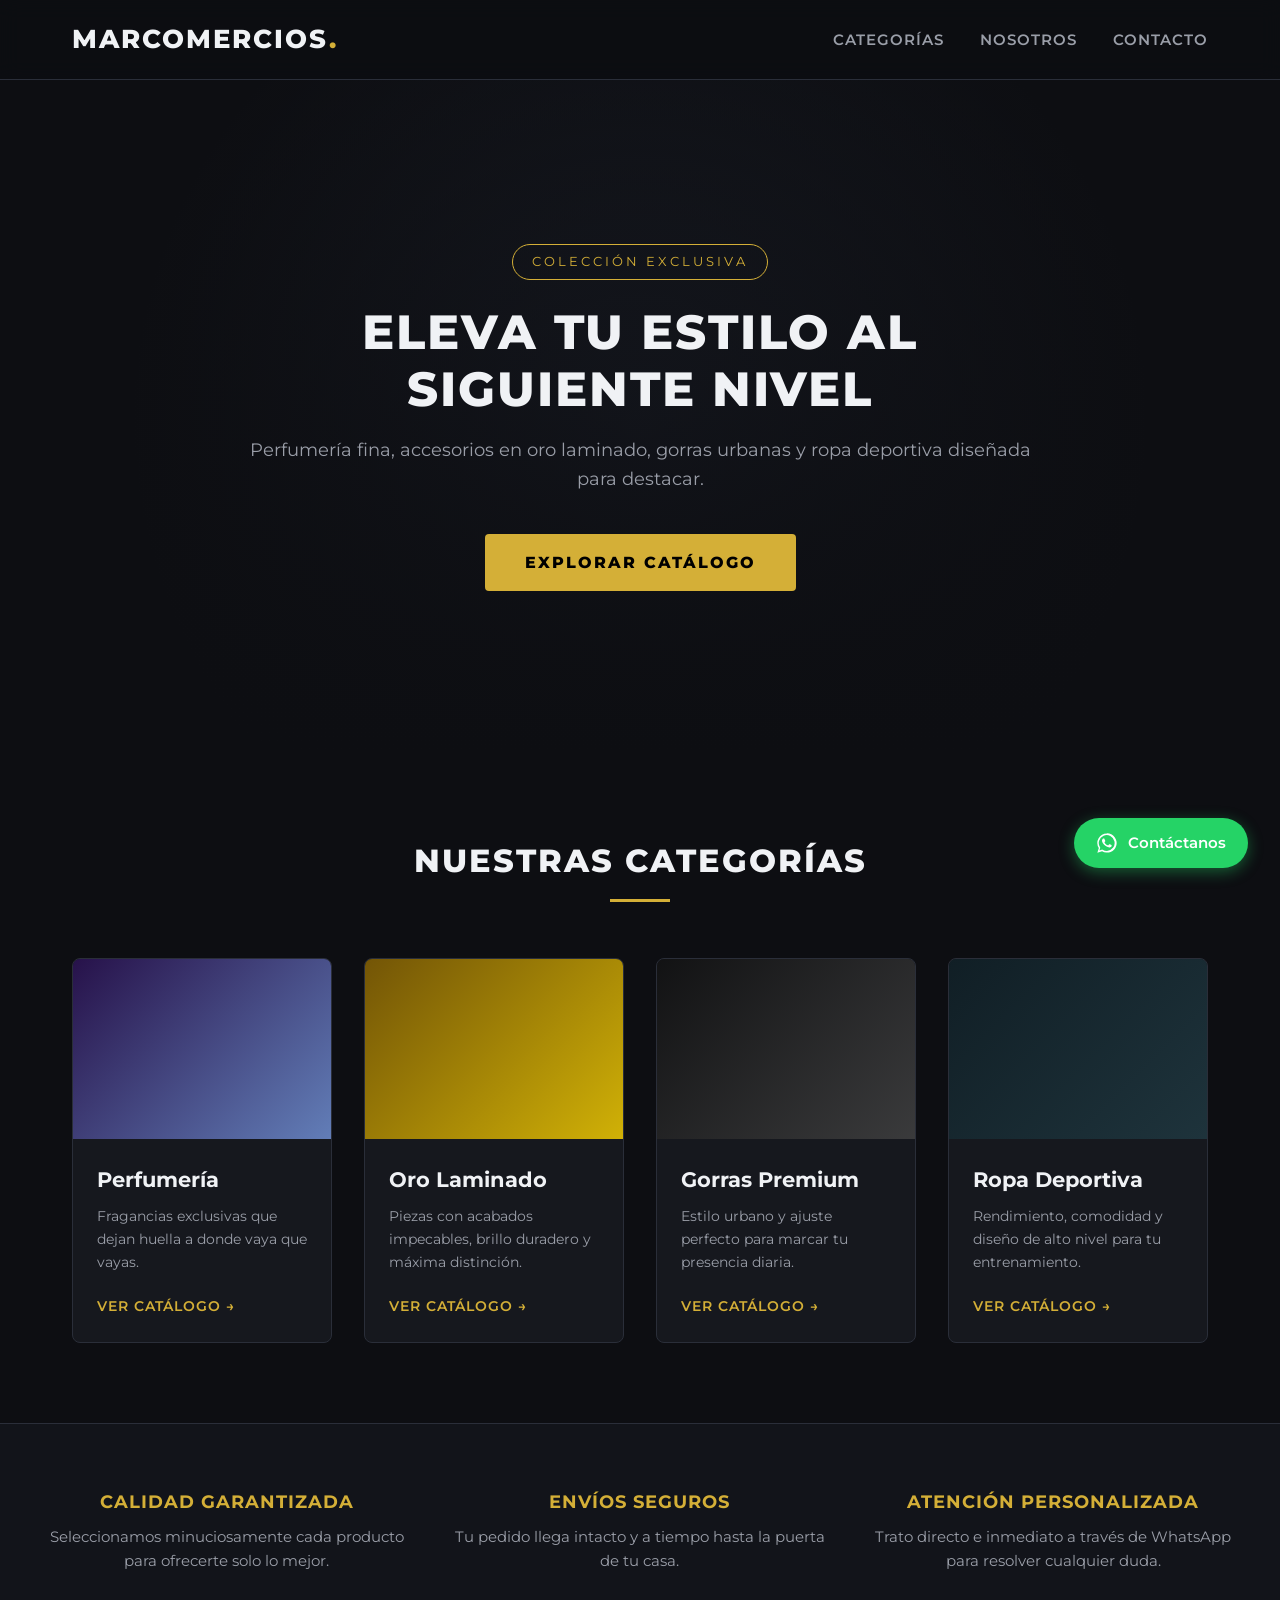
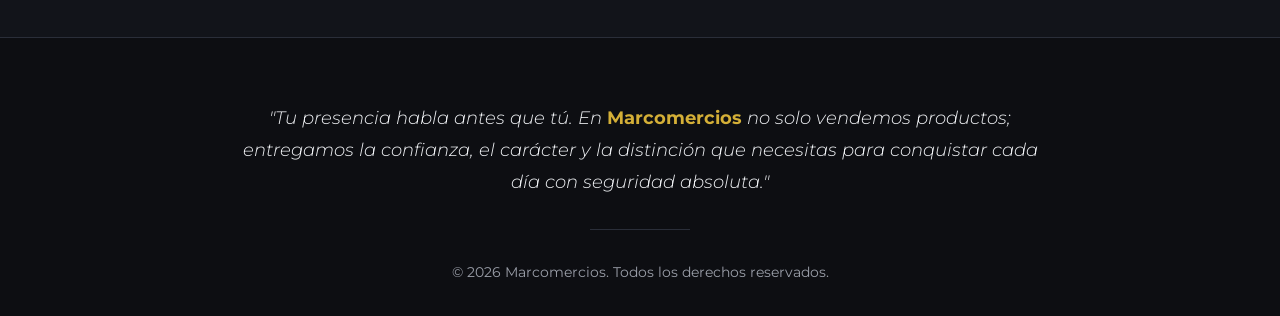
==== index.html @ 79e7baf8 "crea estructura inicial" ====
<!DOCTYPE html>
<html lang="es">
<head>
  <meta charset="UTF-8">
  <meta name="viewport" content="width=device-width, initial-scale=1.0">
  <title>Marcomercios | Estilo, Elegancia y Exclusividad</title>
  <!-- Google Fonts para tipografía elegante y moderna -->
  <link rel="preconnect" href="https://fonts.googleapis.com">
  <link rel="preconnect" href="https://fonts.gstatic.com" crossorigin>
  <link href="https://fonts.googleapis.com/css2?family=Montserrat:wght@300;400;600;800&display=swap" rel="stylesheet">
  <link rel="stylesheet" href="style.css">
</head>
<body>

  <!-- Navegación -->
  <header class="header">
    <div class="nav-container">
      <a href="#" class="logo">MARCOMERCIOS<span>.</span></a>
      <nav class="nav-links">
        <a href="#categorias">Categorías</a>
        <a href="#nosotros">Nosotros</a>
        <a href="#contacto">Contacto</a>
      </nav>
    </div>
  </header>

  <!-- Hero Section / Encabezado principal -->
  <section class="hero">
    <div class="hero-content">
      <span class="badge">Colección Exclusiva</span>
      <h1>ELEVA TU ESTILO AL SIGUIENTE NIVEL</h1>
      <p>Perfumería fina, accesorios en oro laminado, gorras urbanas y ropa deportiva diseñada para destacar.</p>
      <a href="#categorias" class="btn-primary">Explorar Catálogo</a>
    </div>
  </section>

  <!-- Sección de Categorías -->
  <section id="categorias" class="categories-section">
    <h2 class="section-title">NUESTRAS CATEGORÍAS</h2>
    <div class="title-underline"></div>

    <div class="grid-categories">
      <!-- Tarjeta 1 -->
      <div class="card">
        <div class="card-img-placeholder perfume-bg"></div>
        <div class="card-content">
          <h3>Perfumería</h3>
          <p>Fragancias exclusivas que dejan huella a donde vaya que vayas.</p>
          <a href="https://wa.me/523411057485?text=Hola,%20me%20interesan%20los%20perfumes" target="_blank" class="card-link">Ver catálogo &rarr;</a>
        </div>
      </div>

      <!-- Tarjeta 2 -->
      <div class="card">
        <div class="card-img-placeholder oro-bg"></div>
        <div class="card-content">
          <h3>Oro Laminado</h3>
          <p>Piezas con acabados impecables, brillo duradero y máxima distinción.</p>
          <a href="https://wa.me/523411057485?text=Hola,%20me%20interesa%20el%20oro%20laminado" target="_blank" class="card-link">Ver catálogo &rarr;</a>
        </div>
      </div>

      <!-- Tarjeta 3 -->
      <div class="card">
        <div class="card-img-placeholder gorras-bg"></div>
        <div class="card-content">
          <h3>Gorras Premium</h3>
          <p>Estilo urbano y ajuste perfecto para marcar tu presencia diaria.</p>
          <a href="https://wa.me/523411057485?text=Hola,%20me%20interesan%20las%20gorras" target="_blank" class="card-link">Ver catálogo &rarr;</a>
        </div>
      </div>

      <!-- Tarjeta 4 -->
      <div class="card">
        <div class="card-img-placeholder sport-bg"></div>
        <div class="card-content">
          <h3>Ropa Deportiva</h3>
          <p>Rendimiento, comodidad y diseño de alto nivel para tu entrenamiento.</p>
          <a href="https://wa.me/523411057485?text=Hola,%20me%20interesa%20la%20ropa%20deportiva" target="_blank" class="card-link">Ver catálogo &rarr;</a>
        </div>
      </div>
    </div>
  </section>

  <!-- Sección de Confianza -->
  <section id="nosotros" class="trust-section">
    <div class="trust-container">
      <div class="trust-item">
        <h4>Calidad Garantizada</h4>
        <p>Seleccionamos minuciosamente cada producto para ofrecerte solo lo mejor.</p>
      </div>
      <div class="trust-item">
        <h4>Envíos Seguros</h4>
        <p>Tu pedido llega intacto y a tiempo hasta la puerta de tu casa.</p>
      </div>
      <div class="trust-item">
        <h4>Atención Personalizada</h4>
        <p>Trato directo e inmediato a través de WhatsApp para resolver cualquier duda.</p>
      </div>
    </div>
  </section>

  <!-- Pie de página con frase de persuasión -->
  <footer id="contacto" class="footer">
    <div class="footer-container">
      <p class="quote">
        "Tu presencia habla antes que tú. En <strong>Marcomercios</strong> no solo vendemos productos; entregamos la confianza, el carácter y la distinción que necesitas para conquistar cada día con seguridad absoluta."
      </p>
      <div class="footer-divider"></div>
      <p class="copyright">&copy; 2026 Marcomercios. Todos los derechos reservados.</p>
    </div>
  </footer>

  <!-- Botón Flotante de WhatsApp -->
  <a href="https://wa.me/523411057485?text=Hola%20Marcomercios,%20me%20gustar%C3%ADa%20recibir%20m%C3%A1s%20informaci%C3%B3n" class="whatsapp-btn" target="_blank" aria-label="Contacto por WhatsApp">
    <svg viewBox="0 0 32 32" class="whatsapp-icon">
      <path d="M16 2a13.98 13.98 0 0 0-11.9 21.32L2 30l6.87-2.03A13.98 13.98 0 1 0 16 2zm0 25.55c-2.3 0-4.54-.6-6.5-1.74l-.47-.28-4.08 1.2 1.22-3.95-.31-.48A11.53 11.53 0 1 1 16 27.55zm6.32-8.62c-.35-.17-2.06-1.02-2.38-1.13-.32-.12-.55-.17-.79.17-.23.35-.91 1.13-1.12 1.36-.2.23-.42.26-.77.09a9.7 9.7 0 0 1-2.86-1.76 10.7 10.7 0 0 1-1.98-2.46c-.2-.35-.02-.54.15-.71.16-.16.35-.42.53-.63.17-.2.23-.35.35-.58.12-.23.06-.43-.03-.6-.09-.17-.79-1.91-1.09-2.61-.29-.68-.58-.59-.79-.6h-.67c-.23 0-.6.09-.92.43s-1.21 1.18-1.21 2.88 1.24 3.34 1.41 3.57c.17.23 2.44 3.73 5.92 5.23.83.36 1.48.57 1.98.73.83.26 1.59.23 2.19.14.67-.1 2.06-.84 2.35-1.65.29-.81.29-1.51.2-1.65-.08-.15-.31-.23-.66-.4z"/>
    </svg>
    <span>Contáctanos</span>
  </a>

</body>
</html>
---- style.css ----
/* ==========================================
   RESET & VARIABLES GLOBALES
   ========================================== */
* {
  margin: 0;
  padding: 0;
  box-sizing: border-box;
}

:root {
  --bg-main: #0d0e12;
  --bg-card: #16181e;
  --bg-card-hover: #1f222b;
  --text-primary: #f0f2f5;
  --text-muted: #9a9ea8;
  --accent-gold: #d4af37;
  --accent-gold-hover: #f1c40f;
  --accent-border: #2a2e39;
  --whatsapp-green: #25d366;
  --font-family: 'Montserrat', sans-serif;
}

html {
  scroll-behavior: smooth;
}

body {
  font-family: var(--font-family);
  background-color: var(--bg-main);
  color: var(--text-primary);
  line-height: 1.6;
}

/* ==========================================
   ENCABEZADO & NAVEGACIÓN
   ========================================== */
.header {
  position: sticky;
  top: 0;
  background-color: rgba(13, 14, 18, 0.92);
  backdrop-filter: blur(10px);
  border-bottom: 1px solid var(--accent-border);
  z-index: 1000;
}

.nav-container {
  max-width: 1200px;
  margin: 0 auto;
  padding: 1.2rem 2rem;
  display: flex;
  justify-content: space-between;
  align-items: center;
}

.logo {
  font-size: 1.6rem;
  font-weight: 800;
  color: var(--text-primary);
  text-decoration: none;
  letter-spacing: 2px;
}

.logo span {
  color: var(--accent-gold);
}

.nav-links a {
  color: var(--text-muted);
  text-decoration: none;
  margin-left: 2rem;
  font-weight: 600;
  font-size: 0.95rem;
  text-transform: uppercase;
  letter-spacing: 1px;
  transition: color 0.3s ease;
}

.nav-links a:hover {
  color: var(--accent-gold);
}

/* ==========================================
   HERO SECTION
   ========================================== */
.hero {
  min-height: 75vh;
  display: flex;
  justify-content: center;
  align-items: center;
  text-align: center;
  padding: 4rem 2rem;
  background: linear-gradient(180deg, rgba(13, 14, 18, 0.5) 0%, var(--bg-main) 100%),
              radial-gradient(circle at center, #1f2430 0%, #0d0e12 70%);
}

.hero-content {
  max-width: 800px;
}

.badge {
  display: inline-block;
  padding: 0.4rem 1.2rem;
  border: 1px solid var(--accent-gold);
  color: var(--accent-gold);
  font-size: 0.8rem;
  text-transform: uppercase;
  letter-spacing: 3px;
  border-radius: 50px;
  margin-bottom: 1.5rem;
}

.hero h1 {
  font-size: 3rem;
  font-weight: 800;
  letter-spacing: 2px;
  margin-bottom: 1rem;
  line-height: 1.2;
}

.hero p {
  font-size: 1.15rem;
  color: var(--text-muted);
  margin-bottom: 2.5rem;
}

.btn-primary {
  display: inline-block;
  padding: 1rem 2.5rem;
  background-color: var(--accent-gold);
  color: #000;
  font-weight: 800;
  text-decoration: none;
  text-transform: uppercase;
  letter-spacing: 2px;
  border-radius: 4px;
  transition: all 0.3s ease;
}

.btn-primary:hover {
  background-color: var(--accent-gold-hover);
  transform: translateY(-3px);
  box-shadow: 0 10px 20px rgba(212, 175, 55, 0.2);
}

/* ==========================================
   CATEGORÍAS
   ========================================== */
.categories-section {
  max-width: 1200px;
  margin: 0 auto;
  padding: 5rem 2rem;
}

.section-title {
  text-align: center;
  font-size: 2rem;
  font-weight: 800;
  letter-spacing: 2px;
}

.title-underline {
  width: 60px;
  height: 3px;
  background-color: var(--accent-gold);
  margin: 0.8rem auto 3.5rem auto;
}

.grid-categories {
  display: grid;
  grid-template-columns: repeat(auto-fit, minmax(260px, 1fr));
  gap: 2rem;
}

.card {
  background-color: var(--bg-card);
  border: 1px solid var(--accent-border);
  border-radius: 8px;
  overflow: hidden;
  transition: transform 0.3s ease, border-color 0.3s ease;
}

.card:hover {
  transform: translateY(-8px);
  border-color: var(--accent-gold);
  background-color: var(--bg-card-hover);
}

.card-img-placeholder {
  height: 180px;
  background-size: cover;
  background-position: center;
  opacity: 0.8;
  transition: opacity 0.3s ease;
}

.card:hover .card-img-placeholder {
  opacity: 1;
}

/* Fondos ilustrativos con gradientes elegantes */
.perfume-bg {
  background: linear-gradient(135deg, #2b1055, #7597de);
}
.oro-bg {
  background: linear-gradient(135deg, #8a6400, #ffd700);
}
.gorras-bg {
  background: linear-gradient(135deg, #111111, #434343);
}
.sport-bg {
  background: linear-gradient(135deg, #0f2027, #203a43);
}

.card-content {
  padding: 1.5rem;
}

.card-content h3 {
  font-size: 1.3rem;
  margin-bottom: 0.5rem;
  color: var(--text-primary);
}

.card-content p {
  color: var(--text-muted);
  font-size: 0.9rem;
  margin-bottom: 1.2rem;
}

.card-link {
  color: var(--accent-gold);
  text-decoration: none;
  font-weight: 600;
  font-size: 0.9rem;
  text-transform: uppercase;
  letter-spacing: 1px;
}

.card-link:hover {
  text-decoration: underline;
}

/* ==========================================
   SECCIÓN DE CONFIANZA
   ========================================== */
.trust-section {
  background-color: #12141a;
  border-top: 1px solid var(--accent-border);
  border-bottom: 1px solid var(--accent-border);
  padding: 4rem 2rem;
}

.trust-container {
  max-width: 1200px;
  margin: 0 auto;
  display: grid;
  grid-template-columns: repeat(auto-fit, minmax(280px, 1fr));
  gap: 2.5rem;
  text-align: center;
}

.trust-item h4 {
  font-size: 1.1rem;
  color: var(--accent-gold);
  margin-bottom: 0.5rem;
  text-transform: uppercase;
  letter-spacing: 1px;
}

.trust-item p {
  color: var(--text-muted);
  font-size: 0.95rem;
}

/* ==========================================
   PIE DE PÁGINA
   ========================================== */
.footer {
  padding: 4rem 2rem 2rem 2rem;
  background-color: var(--bg-main);
  text-align: center;
}

.footer-container {
  max-width: 800px;
  margin: 0 auto;
}

.quote {
  font-size: 1.1rem;
  font-style: italic;
  color: var(--text-primary);
  line-height: 1.8;
  margin-bottom: 2rem;
  font-weight: 300;
}

.quote strong {
  color: var(--accent-gold);
  font-style: normal;
}

.footer-divider {
  width: 100px;
  height: 1px;
  background-color: var(--accent-border);
  margin: 2rem auto;
}

.copyright {
  color: var(--text-muted);
  font-size: 0.85rem;
}

/* ==========================================
   BOTÓN FLOTANTE DE WHATSAPP
   ========================================== */
.whatsapp-btn {
  position: fixed;
  bottom: 2rem;
  right: 2rem;
  background-color: var(--whatsapp-green);
  color: #fff;
  padding: 0.8rem 1.4rem;
  border-radius: 50px;
  display: flex;
  align-items: center;
  gap: 0.6rem;
  text-decoration: none;
  font-weight: 600;
  font-size: 0.95rem;
  box-shadow: 0 4px 15px rgba(37, 211, 102, 0.4);
  z-index: 9999;
  transition: all 0.3s ease;
}

.whatsapp-btn:hover {
  transform: scale(1.05) translateY(-3px);
  box-shadow: 0 6px 20px rgba(37, 211, 102, 0.6);
}

.whatsapp-icon {
  width: 22px;
  height: 22px;
  fill: currentColor;
}

/* ==========================================
   DISEÑO RESPONSIVO
   ========================================== */
@media (max-width: 768px) {
  .nav-container {
    flex-direction: column;
    gap: 1rem;
  }

  .nav-links a {
    margin: 0 0.8rem;
  }

  .hero h1 {
    font-size: 2.1rem;
  }

  .hero p {
    font-size: 1rem;
  }

  .whatsapp-btn span {
    display: none; /* En pantallas pequeñas solo muestra el icono para no obstruir */
  }

  .whatsapp-btn {
    padding: 0.9rem;
    border-radius: 50%;
  }
}
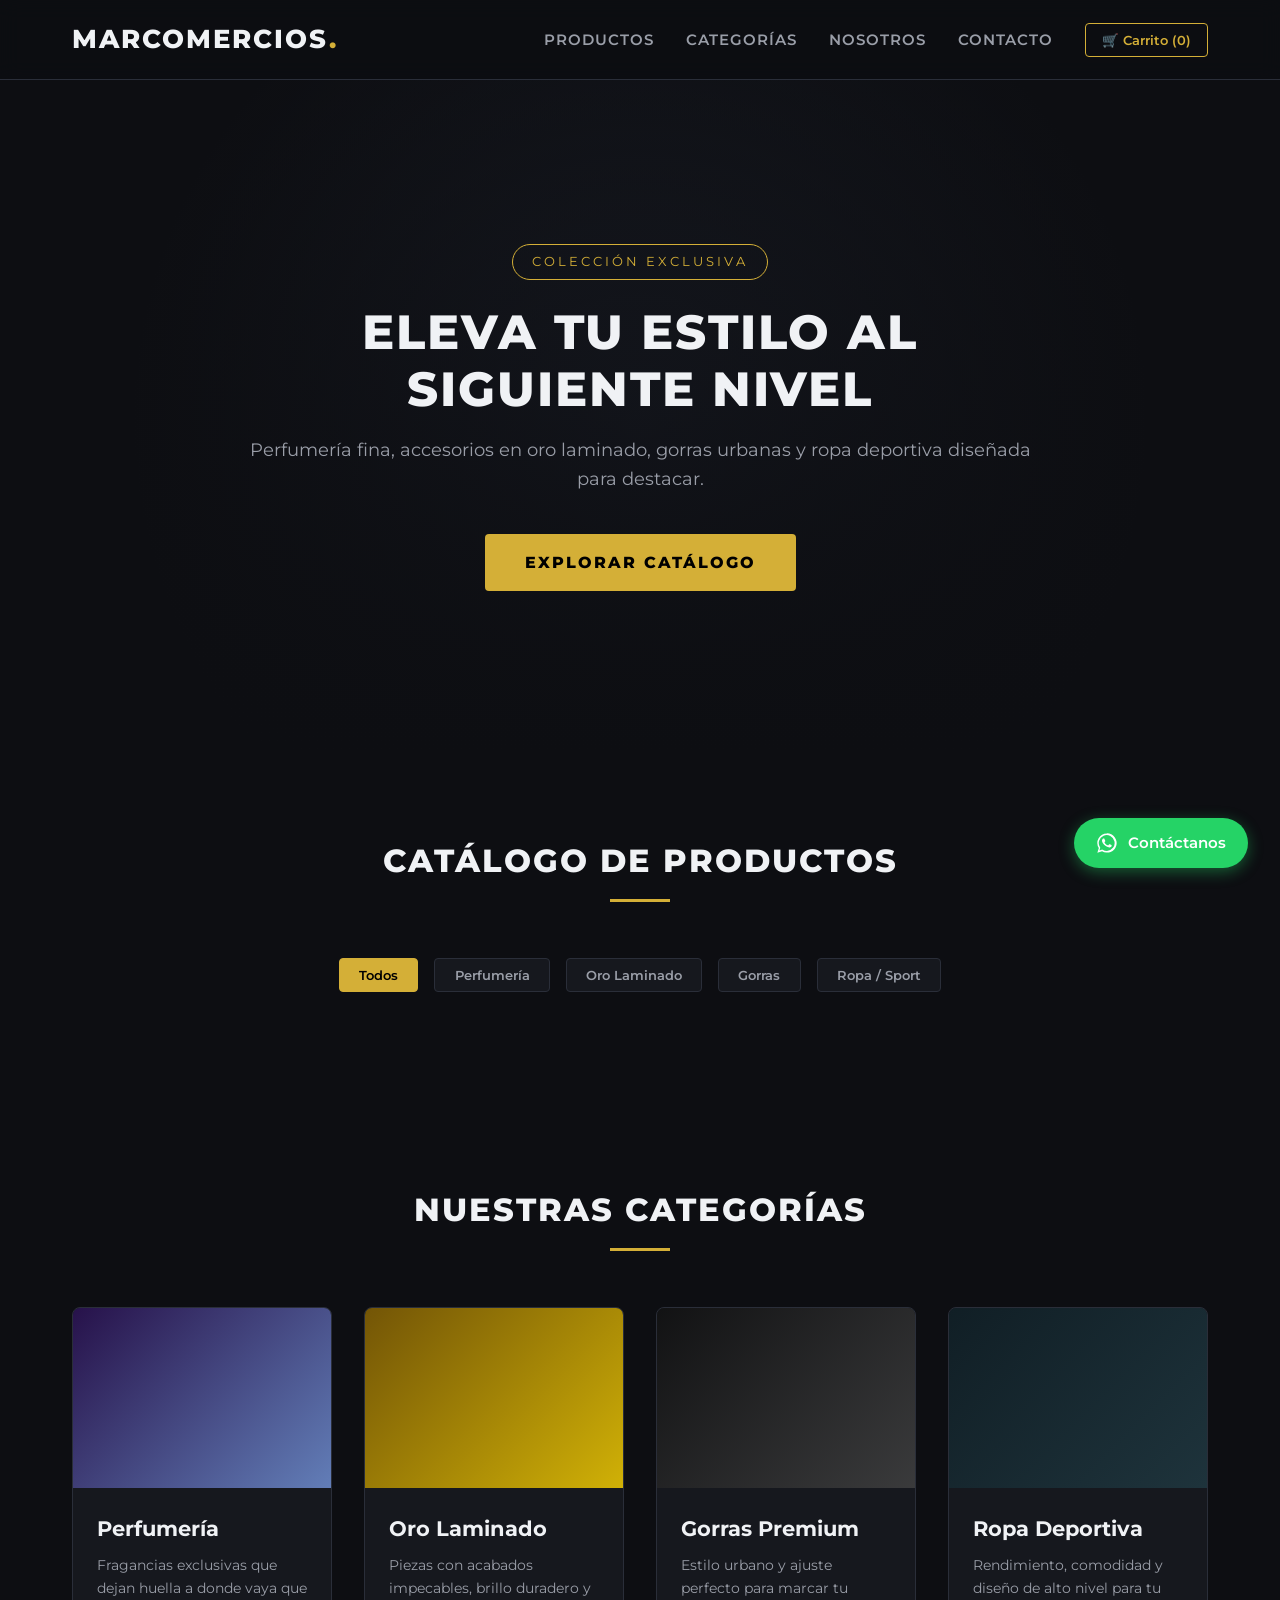
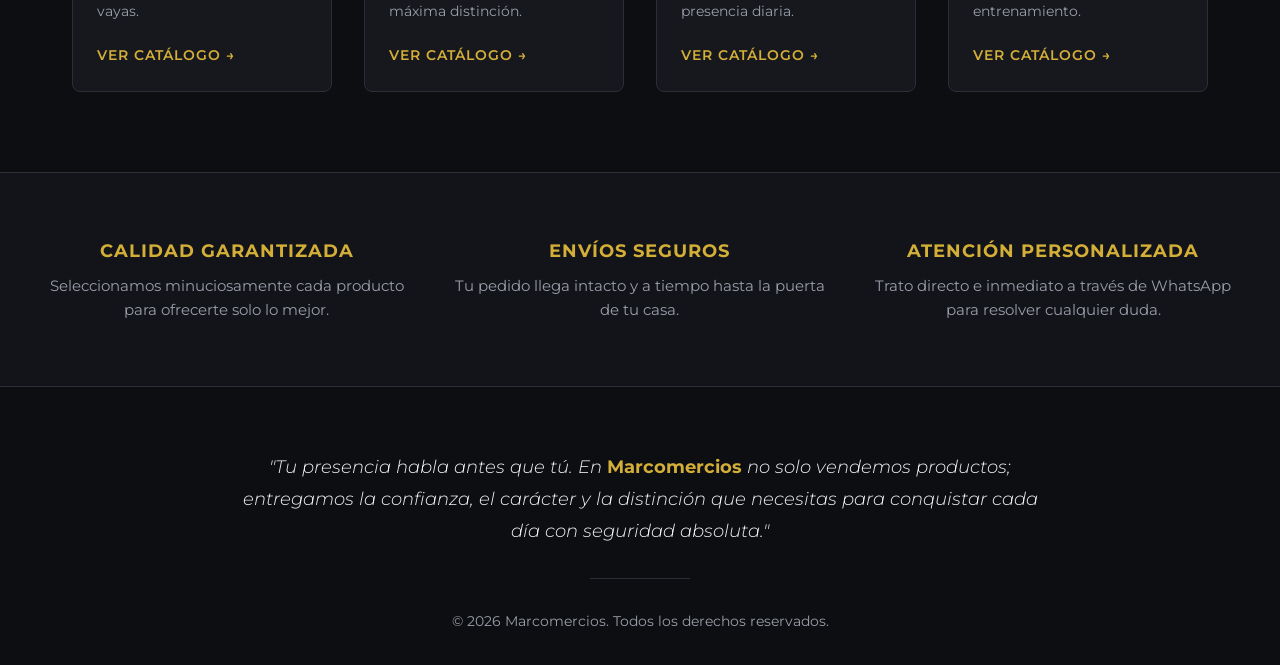
==== commit b5cd6348: "Actualiza la página web" ====
--- a/index.html
+++ b/index.html
@@ -8,7 +8,7 @@
   <link rel="preconnect" href="https://fonts.googleapis.com">
   <link rel="preconnect" href="https://fonts.gstatic.com" crossorigin>
   <link href="https://fonts.googleapis.com/css2?family=Montserrat:wght@300;400;600;800&display=swap" rel="stylesheet">
-  <link rel="stylesheet" href="style.css">
+  <link rel="stylesheet" href="css/style.css">
 </head>
 <body>
 
@@ -17,9 +17,14 @@
     <div class="nav-container">
       <a href="#" class="logo">MARCOMERCIOS<span>.</span></a>
       <nav class="nav-links">
+        <a href="#productos">Productos</a>
         <a href="#categorias">Categorías</a>
         <a href="#nosotros">Nosotros</a>
         <a href="#contacto">Contacto</a>
+        <!-- Botón del Carrito en el Menú -->
+        <button id="cart-toggle-btn" class="cart-trigger-btn">
+          🛒 Carrito (<span id="cart-counter">0</span>)
+        </button>
       </nav>
     </div>
   </header>
@@ -30,11 +35,31 @@
       <span class="badge">Colección Exclusiva</span>
       <h1>ELEVA TU ESTILO AL SIGUIENTE NIVEL</h1>
       <p>Perfumería fina, accesorios en oro laminado, gorras urbanas y ropa deportiva diseñada para destacar.</p>
-      <a href="#categorias" class="btn-primary">Explorar Catálogo</a>
+      <a href="#productos" class="btn-primary">Explorar Catálogo</a>
     </div>
   </section>
 
-  <!-- Sección de Categorías -->
+  <!-- Sección de Productos Dinámicos (Catálogo Interactivo) -->
+  <section id="productos" class="categories-section">
+    <h2 class="section-title">CATÁLOGO DE PRODUCTOS</h2>
+    <div class="title-underline"></div>
+    
+    <!-- Filtros por Categoría -->
+    <div class="category-filters">
+      <button class="filter-btn active" data-category="all">Todos</button>
+      <button class="filter-btn" data-category="Perfumería">Perfumería</button>
+      <button class="filter-btn" data-category="Oro">Oro Laminado</button>
+      <button class="filter-btn" data-category="Gorras">Gorras</button>
+      <button class="filter-btn" data-category="Ropa/Sport">Ropa / Sport</button>
+    </div>
+
+    <!-- Grid donde se renderizan los productos de LocalStorage -->
+    <div id="products-grid" class="grid-categories">
+      <!-- Se carga dinámicamente desde js/cart.js -->
+    </div>
+  </section>
+
+  <!-- Sección de Categorías Original -->
   <section id="categorias" class="categories-section">
     <h2 class="section-title">NUESTRAS CATEGORÍAS</h2>
     <div class="title-underline"></div>
@@ -111,6 +136,28 @@
     </div>
   </footer>
 
+  <!-- Drawer / Modal del Carrito de Compras -->
+  <div id="cart-modal" class="cart-modal">
+    <div class="cart-modal-content">
+      <div class="cart-modal-header">
+        <h3>Tu Carrito de Compras</h3>
+        <button id="close-cart-btn" class="close-cart">&times;</button>
+      </div>
+      <div id="cart-items-container" class="cart-items-body">
+        <!-- Elementos del carrito cargados por JS -->
+      </div>
+      <div class="cart-modal-footer">
+        <div class="cart-total-box">
+          <span>Total:</span>
+          <span id="cart-total-price">$0.00 MXN</span>
+        </div>
+        <button id="checkout-whatsapp-btn" class="btn-whatsapp-checkout">
+          Pedir por WhatsApp 💬
+        </button>
+      </div>
+    </div>
+  </div>
+
   <!-- Botón Flotante de WhatsApp -->
   <a href="https://wa.me/523411057485?text=Hola%20Marcomercios,%20me%20gustar%C3%ADa%20recibir%20m%C3%A1s%20informaci%C3%B3n" class="whatsapp-btn" target="_blank" aria-label="Contacto por WhatsApp">
     <svg viewBox="0 0 32 32" class="whatsapp-icon">
@@ -119,5 +166,7 @@
     <span>Contáctanos</span>
   </a>
 
+  <!-- Script del Carrito -->
+  <script src="js/cart.js"></script>
 </body>
 </html>
--- a/css/style.css
+++ b/css/style.css
@@ -0,0 +1,677 @@
+/* ==========================================
+   RESET & VARIABLES GLOBALES
+   ========================================== */
+* {
+  margin: 0;
+  padding: 0;
+  box-sizing: border-box;
+}
+
+:root {
+  --bg-main: #0d0e12;
+  --bg-card: #16181e;
+  --bg-card-hover: #1f222b;
+  --text-primary: #f0f2f5;
+  --text-muted: #9a9ea8;
+  --accent-gold: #d4af37;
+  --accent-gold-hover: #f1c40f;
+  --accent-border: #2a2e39;
+  --whatsapp-green: #25d366;
+  --font-family: 'Montserrat', sans-serif;
+}
+
+html {
+  scroll-behavior: smooth;
+}
+
+body {
+  font-family: var(--font-family);
+  background-color: var(--bg-main);
+  color: var(--text-primary);
+  line-height: 1.6;
+}
+
+/* ==========================================
+   ENCABEZADO & NAVEGACIÓN
+   ========================================== */
+.header {
+  position: sticky;
+  top: 0;
+  background-color: rgba(13, 14, 18, 0.92);
+  backdrop-filter: blur(10px);
+  border-bottom: 1px solid var(--accent-border);
+  z-index: 1000;
+}
+
+.nav-container {
+  max-width: 1200px;
+  margin: 0 auto;
+  padding: 1.2rem 2rem;
+  display: flex;
+  justify-content: space-between;
+  align-items: center;
+}
+
+.logo {
+  font-size: 1.6rem;
+  font-weight: 800;
+  color: var(--text-primary);
+  text-decoration: none;
+  letter-spacing: 2px;
+}
+
+.logo span {
+  color: var(--accent-gold);
+}
+
+.nav-links {
+  display: flex;
+  align-items: center;
+}
+
+.nav-links a {
+  color: var(--text-muted);
+  text-decoration: none;
+  margin-left: 2rem;
+  font-weight: 600;
+  font-size: 0.95rem;
+  text-transform: uppercase;
+  letter-spacing: 1px;
+  transition: color 0.3s ease;
+}
+
+.nav-links a:hover {
+  color: var(--accent-gold);
+}
+
+/* ==========================================
+   HERO SECTION
+   ========================================== */
+.hero {
+  min-height: 75vh;
+  display: flex;
+  justify-content: center;
+  align-items: center;
+  text-align: center;
+  padding: 4rem 2rem;
+  background: linear-gradient(180deg, rgba(13, 14, 18, 0.5) 0%, var(--bg-main) 100%),
+              radial-gradient(circle at center, #1f2430 0%, #0d0e12 70%);
+}
+
+.hero-content {
+  max-width: 800px;
+}
+
+.badge {
+  display: inline-block;
+  padding: 0.4rem 1.2rem;
+  border: 1px solid var(--accent-gold);
+  color: var(--accent-gold);
+  font-size: 0.8rem;
+  text-transform: uppercase;
+  letter-spacing: 3px;
+  border-radius: 50px;
+  margin-bottom: 1.5rem;
+}
+
+.hero h1 {
+  font-size: 3rem;
+  font-weight: 800;
+  letter-spacing: 2px;
+  margin-bottom: 1rem;
+  line-height: 1.2;
+}
+
+.hero p {
+  font-size: 1.15rem;
+  color: var(--text-muted);
+  margin-bottom: 2.5rem;
+}
+
+.btn-primary {
+  display: inline-block;
+  padding: 1rem 2.5rem;
+  background-color: var(--accent-gold);
+  color: #000;
+  font-weight: 800;
+  text-decoration: none;
+  text-transform: uppercase;
+  letter-spacing: 2px;
+  border-radius: 4px;
+  border: none;
+  cursor: pointer;
+  transition: all 0.3s ease;
+}
+
+.btn-primary:hover {
+  background-color: var(--accent-gold-hover);
+  transform: translateY(-3px);
+  box-shadow: 0 10px 20px rgba(212, 175, 55, 0.2);
+}
+
+/* ==========================================
+   CATEGORÍAS Y PRODUCTOS
+   ========================================== */
+.categories-section {
+  max-width: 1200px;
+  margin: 0 auto;
+  padding: 5rem 2rem;
+}
+
+.section-title {
+  text-align: center;
+  font-size: 2rem;
+  font-weight: 800;
+  letter-spacing: 2px;
+}
+
+.title-underline {
+  width: 60px;
+  height: 3px;
+  background-color: var(--accent-gold);
+  margin: 0.8rem auto 3.5rem auto;
+}
+
+.grid-categories {
+  display: grid;
+  grid-template-columns: repeat(auto-fit, minmax(260px, 1fr));
+  gap: 2rem;
+}
+
+.card {
+  background-color: var(--bg-card);
+  border: 1px solid var(--accent-border);
+  border-radius: 8px;
+  overflow: hidden;
+  transition: transform 0.3s ease, border-color 0.3s ease;
+}
+
+.card:hover {
+  transform: translateY(-8px);
+  border-color: var(--accent-gold);
+  background-color: var(--bg-card-hover);
+}
+
+.card-img-placeholder {
+  height: 180px;
+  background-size: cover;
+  background-position: center;
+  opacity: 0.8;
+  transition: opacity 0.3s ease;
+}
+
+.card:hover .card-img-placeholder {
+  opacity: 1;
+}
+
+.perfume-bg { background: linear-gradient(135deg, #2b1055, #7597de); }
+.oro-bg { background: linear-gradient(135deg, #8a6400, #ffd700); }
+.gorras-bg { background: linear-gradient(135deg, #111111, #434343); }
+.sport-bg { background: linear-gradient(135deg, #0f2027, #203a43); }
+
+.card-content {
+  padding: 1.5rem;
+}
+
+.card-content h3 {
+  font-size: 1.3rem;
+  margin-bottom: 0.5rem;
+  color: var(--text-primary);
+}
+
+.card-content p {
+  color: var(--text-muted);
+  font-size: 0.9rem;
+  margin-bottom: 1.2rem;
+}
+
+.card-link {
+  color: var(--accent-gold);
+  text-decoration: none;
+  font-weight: 600;
+  font-size: 0.9rem;
+  text-transform: uppercase;
+  letter-spacing: 1px;
+}
+
+.card-link:hover {
+  text-decoration: underline;
+}
+
+/* ==========================================
+   SECCIÓN DE CONFIANZA
+   ========================================== */
+.trust-section {
+  background-color: #12141a;
+  border-top: 1px solid var(--accent-border);
+  border-bottom: 1px solid var(--accent-border);
+  padding: 4rem 2rem;
+}
+
+.trust-container {
+  max-width: 1200px;
+  margin: 0 auto;
+  display: grid;
+  grid-template-columns: repeat(auto-fit, minmax(280px, 1fr));
+  gap: 2.5rem;
+  text-align: center;
+}
+
+.trust-item h4 {
+  font-size: 1.1rem;
+  color: var(--accent-gold);
+  margin-bottom: 0.5rem;
+  text-transform: uppercase;
+  letter-spacing: 1px;
+}
+
+.trust-item p {
+  color: var(--text-muted);
+  font-size: 0.95rem;
+}
+
+/* ==========================================
+   PIE DE PÁGINA
+   ========================================== */
+.footer {
+  padding: 4rem 2rem 2rem 2rem;
+  background-color: var(--bg-main);
+  text-align: center;
+}
+
+.footer-container {
+  max-width: 800px;
+  margin: 0 auto;
+}
+
+.quote {
+  font-size: 1.1rem;
+  font-style: italic;
+  color: var(--text-primary);
+  line-height: 1.8;
+  margin-bottom: 2rem;
+  font-weight: 300;
+}
+
+.quote strong {
+  color: var(--accent-gold);
+  font-style: normal;
+}
+
+.footer-divider {
+  width: 100px;
+  height: 1px;
+  background-color: var(--accent-border);
+  margin: 2rem auto;
+}
+
+.copyright {
+  color: var(--text-muted);
+  font-size: 0.85rem;
+}
+
+/* ==========================================
+   BOTÓN FLOTANTE DE WHATSAPP
+   ========================================== */
+.whatsapp-btn {
+  position: fixed;
+  bottom: 2rem;
+  right: 2rem;
+  background-color: var(--whatsapp-green);
+  color: #fff;
+  padding: 0.8rem 1.4rem;
+  border-radius: 50px;
+  display: flex;
+  align-items: center;
+  gap: 0.6rem;
+  text-decoration: none;
+  font-weight: 600;
+  font-size: 0.95rem;
+  box-shadow: 0 4px 15px rgba(37, 211, 102, 0.4);
+  z-index: 9999;
+  transition: all 0.3s ease;
+}
+
+.whatsapp-btn:hover {
+  transform: scale(1.05) translateY(-3px);
+  box-shadow: 0 6px 20px rgba(37, 211, 102, 0.6);
+}
+
+.whatsapp-icon {
+  width: 22px;
+  height: 22px;
+  fill: currentColor;
+}
+
+/* ==========================================
+   EXTENSIONES: CARRITO Y PANEL DE ADMIN
+   ========================================== */
+.category-filters {
+  display: flex;
+  justify-content: center;
+  gap: 1rem;
+  flex-wrap: wrap;
+  margin-bottom: 2rem;
+}
+
+.filter-btn {
+  background: var(--bg-card);
+  border: 1px solid var(--accent-border);
+  color: var(--text-muted);
+  padding: 0.5rem 1.2rem;
+  border-radius: 4px;
+  cursor: pointer;
+  font-family: var(--font-family);
+  font-weight: 600;
+  transition: all 0.3s ease;
+}
+
+.filter-btn.active, .filter-btn:hover {
+  background: var(--accent-gold);
+  color: #000;
+  border-color: var(--accent-gold);
+}
+
+.stock-badge {
+  display: inline-block;
+  padding: 0.2rem 0.6rem;
+  font-size: 0.75rem;
+  font-weight: 800;
+  border-radius: 4px;
+  text-transform: uppercase;
+}
+.stock-badge.disponible {
+  background-color: rgba(37, 211, 102, 0.2);
+  color: #25d366;
+  border: 1px solid #25d366;
+}
+.stock-badge.agotado {
+  background-color: rgba(255, 77, 77, 0.2);
+  color: #ff4d4d;
+  border: 1px solid #ff4d4d;
+}
+
+.cart-trigger-btn {
+  background: transparent;
+  border: 1px solid var(--accent-gold);
+  color: var(--accent-gold);
+  padding: 0.5rem 1rem;
+  border-radius: 4px;
+  cursor: pointer;
+  font-family: var(--font-family);
+  font-weight: 600;
+  margin-left: 2rem;
+  transition: all 0.3s ease;
+}
+.cart-trigger-btn:hover {
+  background: var(--accent-gold);
+  color: #000;
+}
+
+.cart-modal {
+  display: none;
+  position: fixed;
+  top: 0;
+  left: 0;
+  width: 100%;
+  height: 100%;
+  background: rgba(0, 0, 0, 0.75);
+  backdrop-filter: blur(5px);
+  z-index: 10000;
+  justify-content: flex-end;
+}
+
+.cart-modal.open {
+  display: flex;
+}
+
+.cart-modal-content {
+  background: var(--bg-card);
+  width: 100%;
+  max-width: 420px;
+  height: 100%;
+  display: flex;
+  flex-direction: column;
+  border-left: 1px solid var(--accent-border);
+  padding: 1.5rem;
+  box-shadow: -5px 0 25px rgba(0, 0, 0, 0.8);
+}
+
+.cart-modal-header {
+  display: flex;
+  justify-content: space-between;
+  align-items: center;
+  border-bottom: 1px solid var(--accent-border);
+  padding-bottom: 1rem;
+}
+
+.close-cart {
+  background: none;
+  border: none;
+  color: var(--text-muted);
+  font-size: 2rem;
+  cursor: pointer;
+}
+
+.cart-items-body {
+  flex: 1;
+  overflow-y: auto;
+  padding: 1rem 0;
+}
+
+.cart-item {
+  display: flex;
+  gap: 1rem;
+  align-items: center;
+  background: var(--bg-main);
+  padding: 0.8rem;
+  border-radius: 6px;
+  margin-bottom: 1rem;
+  border: 1px solid var(--accent-border);
+}
+
+.cart-item img {
+  width: 60px;
+  height: 60px;
+  object-fit: cover;
+  border-radius: 4px;
+}
+
+.cart-item-details {
+  flex: 1;
+}
+
+.cart-item-details h4 {
+  font-size: 0.95rem;
+  margin-bottom: 0.2rem;
+}
+
+.cart-item-details p {
+  color: var(--accent-gold);
+  font-weight: 600;
+  font-size: 0.85rem;
+}
+
+.cart-item-qty {
+  display: flex;
+  align-items: center;
+  gap: 0.5rem;
+  margin-top: 0.4rem;
+}
+
+.qty-btn {
+  background: var(--accent-border);
+  color: var(--text-primary);
+  border: none;
+  width: 24px;
+  height: 24px;
+  border-radius: 4px;
+  cursor: pointer;
+  font-weight: bold;
+}
+
+.cart-modal-footer {
+  border-top: 1px solid var(--accent-border);
+  padding-top: 1.5rem;
+}
+
+.cart-total-box {
+  display: flex;
+  justify-content: space-between;
+  font-size: 1.2rem;
+  font-weight: 800;
+  margin-bottom: 1rem;
+}
+
+.btn-whatsapp-checkout {
+  width: 100%;
+  padding: 1rem;
+  background-color: var(--whatsapp-green);
+  color: #fff;
+  border: none;
+  border-radius: 4px;
+  font-weight: 800;
+  font-size: 1rem;
+  cursor: pointer;
+  text-transform: uppercase;
+  letter-spacing: 1px;
+  transition: background-color 0.3s ease;
+}
+
+.btn-whatsapp-checkout:hover {
+  background-color: #1eb954;
+}
+
+.admin-main {
+  max-width: 1200px;
+  margin: 3rem auto;
+  padding: 0 1.5rem;
+}
+
+.admin-card {
+  background: var(--bg-card);
+  border: 1px solid var(--accent-border);
+  padding: 2.5rem;
+  border-radius: 8px;
+}
+
+#login-section {
+  max-width: 450px;
+  margin: 4rem auto;
+}
+
+.form-group {
+  margin-bottom: 1.2rem;
+}
+
+.form-group label {
+  display: block;
+  font-size: 0.85rem;
+  text-transform: uppercase;
+  letter-spacing: 1px;
+  color: var(--text-muted);
+  margin-bottom: 0.4rem;
+}
+
+.form-group input, .form-group select {
+  width: 100%;
+  padding: 0.8rem;
+  background: var(--bg-main);
+  border: 1px solid var(--accent-border);
+  color: var(--text-primary);
+  border-radius: 4px;
+  font-family: var(--font-family);
+}
+
+.form-group input:focus, .form-group select:focus {
+  outline: none;
+  border-color: var(--accent-gold);
+}
+
+.form-grid {
+  display: grid;
+  grid-template-columns: repeat(auto-fit, minmax(220px, 1fr));
+  gap: 1rem;
+}
+
+.error-msg {
+  color: #ff4d4d;
+  font-size: 0.85rem;
+  margin-top: 0.5rem;
+}
+
+.admin-table {
+  width: 100%;
+  border-collapse: collapse;
+  margin-top: 1rem;
+  text-align: left;
+}
+
+.admin-table th, .admin-table td {
+  padding: 1rem;
+  border-bottom: 1px solid var(--accent-border);
+}
+
+.admin-table th {
+  color: var(--accent-gold);
+  font-size: 0.85rem;
+  text-transform: uppercase;
+}
+
+.table-responsive {
+  overflow-x: auto;
+}
+
+.btn-danger {
+  background: #c0392b;
+  color: #fff;
+  border: none;
+  padding: 0.4rem 0.8rem;
+  border-radius: 4px;
+  cursor: pointer;
+}
+
+.btn-secondary {
+  background: transparent;
+  border: 1px solid var(--text-muted);
+  color: var(--text-muted);
+  padding: 0.8rem 1.5rem;
+  border-radius: 4px;
+  cursor: pointer;
+}
+
+/* ==========================================
+   DISEÑO RESPONSIVO
+   ========================================== */
+@media (max-width: 768px) {
+  .nav-container {
+    flex-direction: column;
+    gap: 1rem;
+  }
+
+  .nav-links {
+    flex-wrap: wrap;
+    justify-content: center;
+  }
+
+  .nav-links a {
+    margin: 0 0.8rem;
+  }
+
+  .hero h1 {
+    font-size: 2.1rem;
+  }
+
+  .hero p {
+    font-size: 1rem;
+  }
+
+  .whatsapp-btn span {
+    display: none;
+  }
+
+  .whatsapp-btn {
+    padding: 0.9rem;
+    border-radius: 50%;
+  }
+}
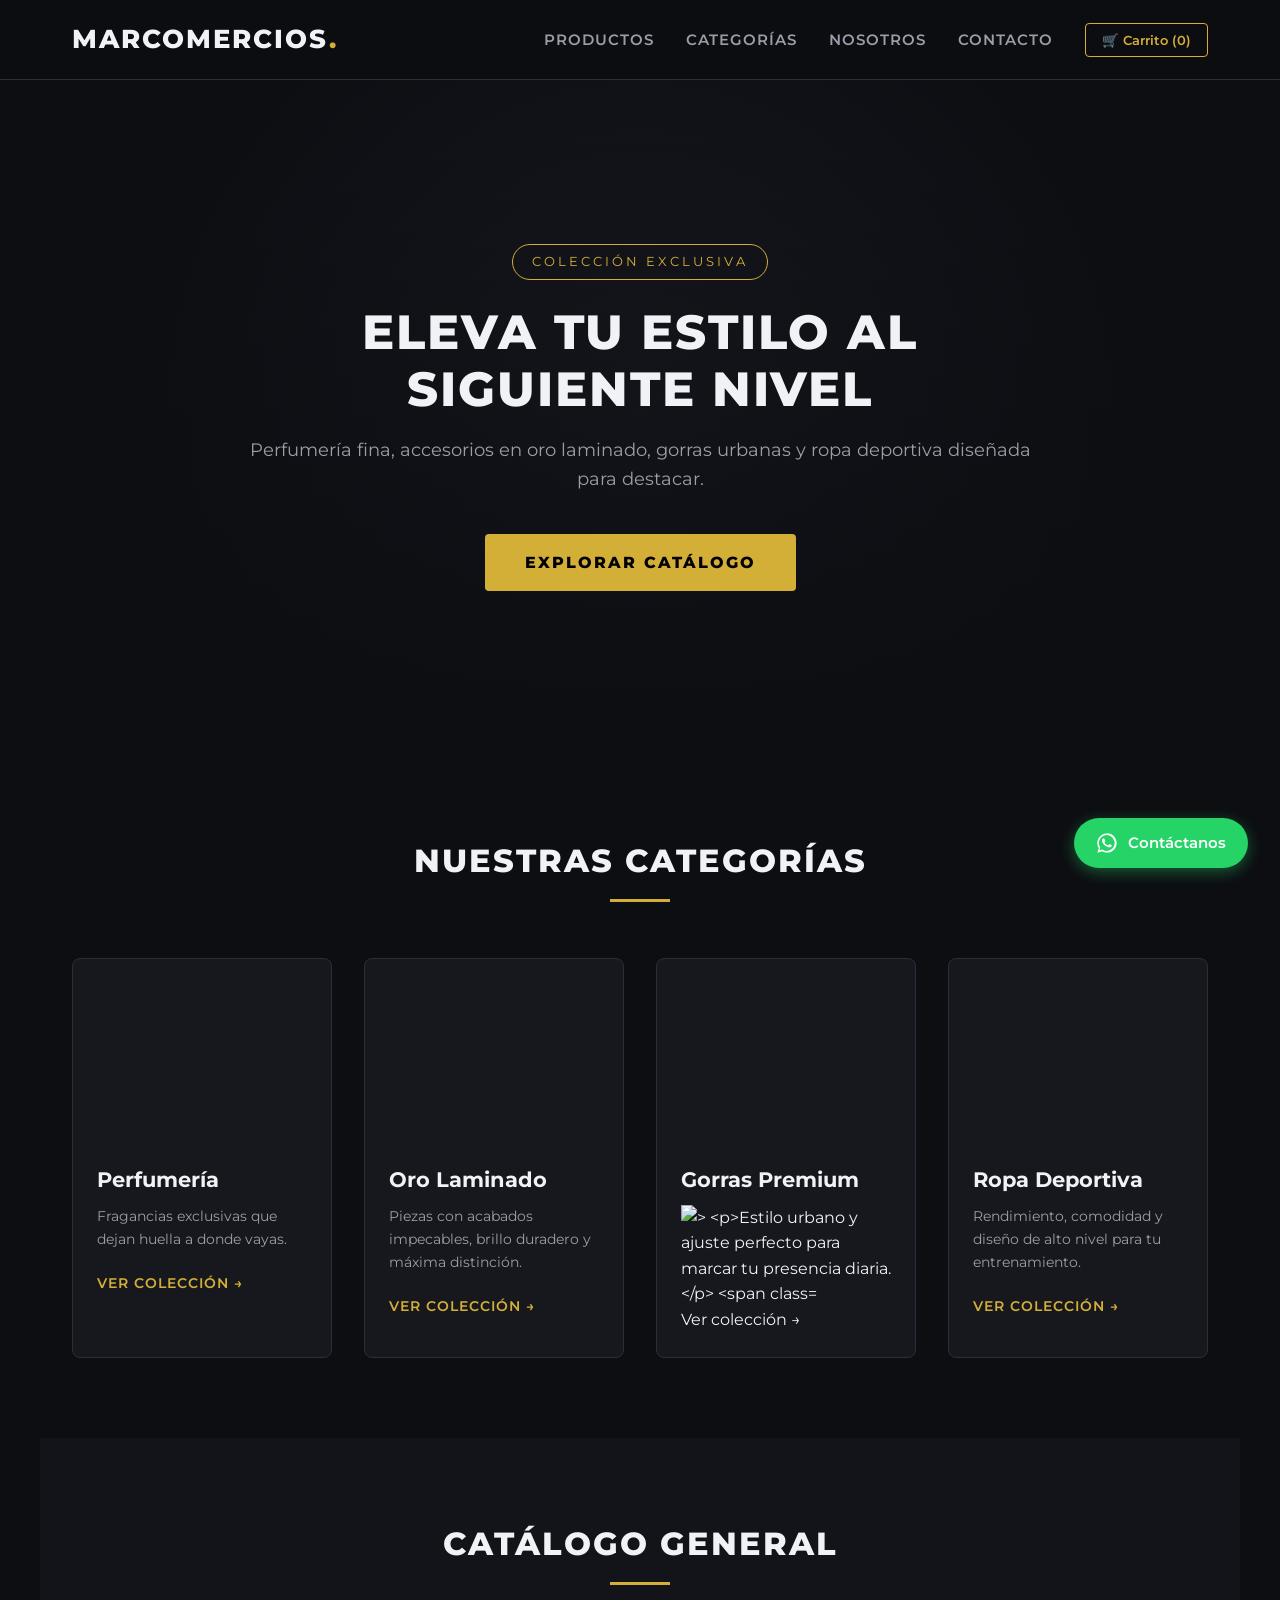
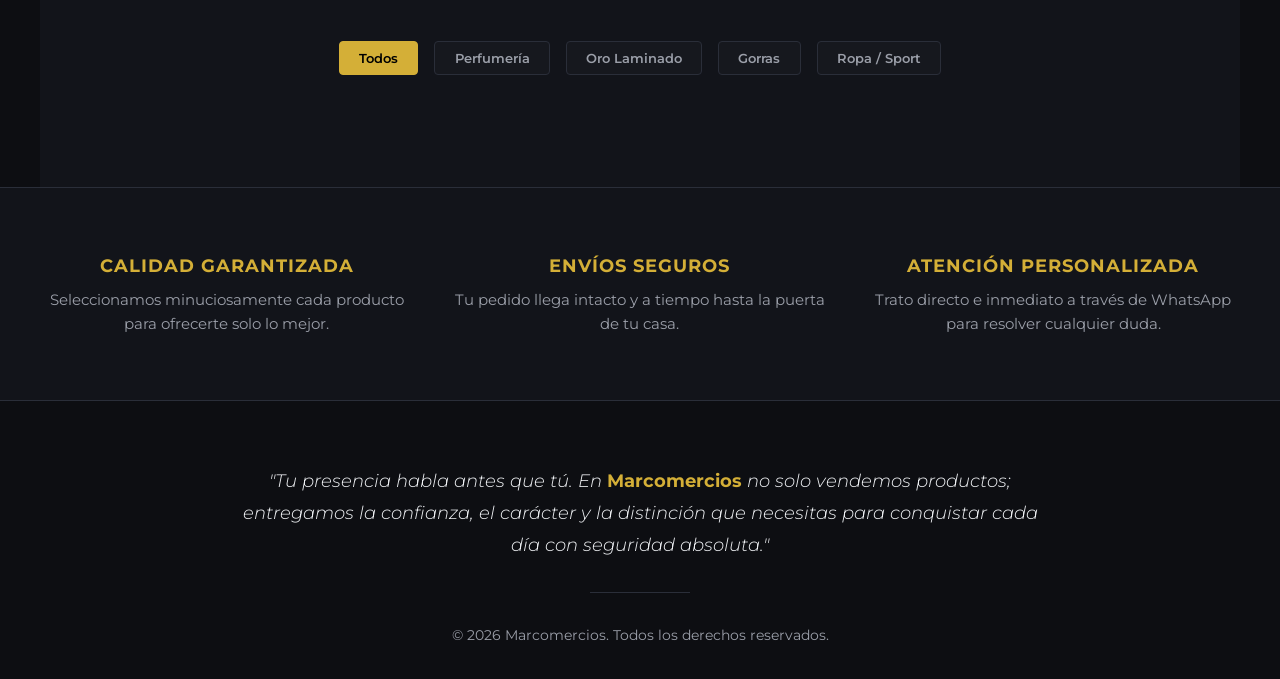
==== commit 78f3032f: "Primer commit de mi página" ====
--- a/index.html
+++ b/index.html
@@ -4,7 +4,7 @@
   <meta charset="UTF-8">
   <meta name="viewport" content="width=device-width, initial-scale=1.0">
   <title>Marcomercios | Estilo, Elegancia y Exclusividad</title>
-  <!-- Google Fonts para tipografía elegante y moderna -->
+  <!-- Google Fonts -->
   <link rel="preconnect" href="https://fonts.googleapis.com">
   <link rel="preconnect" href="https://fonts.gstatic.com" crossorigin>
   <link href="https://fonts.googleapis.com/css2?family=Montserrat:wght@300;400;600;800&display=swap" rel="stylesheet">
@@ -21,7 +21,7 @@
         <a href="#categorias">Categorías</a>
         <a href="#nosotros">Nosotros</a>
         <a href="#contacto">Contacto</a>
-        <!-- Botón del Carrito en el Menú -->
+        <!-- Botón del Carrito -->
         <button id="cart-toggle-btn" class="cart-trigger-btn">
           🛒 Carrito (<span id="cart-counter">0</span>)
         </button>
@@ -29,7 +29,7 @@
     </div>
   </header>
 
-  <!-- Hero Section / Encabezado principal -->
+  <!-- Hero Section -->
   <section class="hero">
     <div class="hero-content">
       <span class="badge">Colección Exclusiva</span>
@@ -39,12 +39,62 @@
     </div>
   </section>
 
-  <!-- Sección de Productos Dinámicos (Catálogo Interactivo) -->
-  <section id="productos" class="categories-section">
-    <h2 class="section-title">CATÁLOGO DE PRODUCTOS</h2>
+  <!-- Sección de Categorías Visuales (Interactivas) -->
+  <section id="categorias" class="categories-section">
+    <h2 class="section-title">NUESTRAS CATEGORÍAS</h2>
+    <div class="title-underline"></div>
+
+    <div class="grid-categories">
+      <!-- Categoría 1: Perfumería -->
+      <div class="card category-card" data-category="Perfumería">
+        <div class="card-img-placeholder" style="background-image: url('https://images.unsplash.com/photo-1523293182086-7651a899d37f?auto=format&fit=crop&w=600&q=80');"></div>
+        <div class="card-content">
+          <h3>Perfumería</h3>
+          <p>Fragancias exclusivas que dejan huella a donde vayas.</p>
+          <span class="card-link">Ver colección &rarr;</span>
+        </div>
+      </div>
+
+      <!-- Categoría 2: Oro Laminado -->
+      <div class="card category-card" data-category="Oro">
+        <div class="card-img-placeholder" style="background-image: url('https://images.unsplash.com/photo-1599643478518-a784e5dc4c8f?auto=format&fit=crop&w=600&q=80');"></div>
+        <div class="card-content">
+          <h3>Oro Laminado</h3>
+          <p>Piezas con acabados impecables, brillo duradero y máxima distinción.</p>
+          <span class="card-link">Ver colección &rarr;</span>
+        </div>
+      </div>
+
+      <!-- Categoría 3: Gorras -->
+      <div class="card category-card" data-category="Gorras">
+        <div class="card-img-placeholder" style="background-image: url('https://images.unsplash.com/photo-1588850561407-ed78c282e89b?auto=format&fit=crop&w=600&q=80');"></div>
+        <div class="card-content">
+          <h3>Gorras Premium</h3>
+          <img src="1g.webp
+          " alt=">
+          <p>Estilo urbano y ajuste perfecto para marcar tu presencia diaria.</p>
+          <span class="card-link">Ver colección &rarr;</span>
+        </div>
+      </div>
+
+      <!-- Categoría 4: Ropa / Sport -->
+      <div class="card category-card" data-category="Ropa/Sport">
+        <div class="card-img-placeholder" style="background-image: url('https://images.unsplash.com/photo-1517838277536-f5f99be501cd?auto=format&fit=crop&w=600&q=80');"></div>
+        <div class="card-content">
+          <h3>Ropa Deportiva</h3>
+          <p>Rendimiento, comodidad y diseño de alto nivel para tu entrenamiento.</p>
+          <span class="card-link">Ver colección &rarr;</span>
+        </div>
+      </div>
+    </div>
+  </section>
+
+  <!-- Sección de Productos Dinámicos (Catálogo Completo y Filtrable) -->
+  <section id="productos" class="categories-section" style="background-color: #12141a;">
+    <h2 class="section-title">CATÁLOGO GENERAL</h2>
     <div class="title-underline"></div>
     
-    <!-- Filtros por Categoría -->
+    <!-- Botones de Filtro -->
     <div class="category-filters">
       <button class="filter-btn active" data-category="all">Todos</button>
       <button class="filter-btn" data-category="Perfumería">Perfumería</button>
@@ -53,58 +103,8 @@
       <button class="filter-btn" data-category="Ropa/Sport">Ropa / Sport</button>
     </div>
 
-    <!-- Grid donde se renderizan los productos de LocalStorage -->
-    <div id="products-grid" class="grid-categories">
-      <!-- Se carga dinámicamente desde js/cart.js -->
-    </div>
-  </section>
-
-  <!-- Sección de Categorías Original -->
-  <section id="categorias" class="categories-section">
-    <h2 class="section-title">NUESTRAS CATEGORÍAS</h2>
-    <div class="title-underline"></div>
-
-    <div class="grid-categories">
-      <!-- Tarjeta 1 -->
-      <div class="card">
-        <div class="card-img-placeholder perfume-bg"></div>
-        <div class="card-content">
-          <h3>Perfumería</h3>
-          <p>Fragancias exclusivas que dejan huella a donde vaya que vayas.</p>
-          <a href="https://wa.me/523411057485?text=Hola,%20me%20interesan%20los%20perfumes" target="_blank" class="card-link">Ver catálogo &rarr;</a>
-        </div>
-      </div>
-
-      <!-- Tarjeta 2 -->
-      <div class="card">
-        <div class="card-img-placeholder oro-bg"></div>
-        <div class="card-content">
-          <h3>Oro Laminado</h3>
-          <p>Piezas con acabados impecables, brillo duradero y máxima distinción.</p>
-          <a href="https://wa.me/523411057485?text=Hola,%20me%20interesa%20el%20oro%20laminado" target="_blank" class="card-link">Ver catálogo &rarr;</a>
-        </div>
-      </div>
-
-      <!-- Tarjeta 3 -->
-      <div class="card">
-        <div class="card-img-placeholder gorras-bg"></div>
-        <div class="card-content">
-          <h3>Gorras Premium</h3>
-          <p>Estilo urbano y ajuste perfecto para marcar tu presencia diaria.</p>
-          <a href="https://wa.me/523411057485?text=Hola,%20me%20interesan%20las%20gorras" target="_blank" class="card-link">Ver catálogo &rarr;</a>
-        </div>
-      </div>
-
-      <!-- Tarjeta 4 -->
-      <div class="card">
-        <div class="card-img-placeholder sport-bg"></div>
-        <div class="card-content">
-          <h3>Ropa Deportiva</h3>
-          <p>Rendimiento, comodidad y diseño de alto nivel para tu entrenamiento.</p>
-          <a href="https://wa.me/523411057485?text=Hola,%20me%20interesa%20la%20ropa%20deportiva" target="_blank" class="card-link">Ver catálogo &rarr;</a>
-        </div>
-      </div>
-    </div>
+    <!-- Grid de Productos (Renderizado por js/cart.js) -->
+    <div id="products-grid" class="grid-categories"></div>
   </section>
 
   <!-- Sección de Confianza -->
@@ -136,16 +136,14 @@
     </div>
   </footer>
 
-  <!-- Drawer / Modal del Carrito de Compras -->
+  <!-- Modal del Carrito -->
   <div id="cart-modal" class="cart-modal">
     <div class="cart-modal-content">
       <div class="cart-modal-header">
         <h3>Tu Carrito de Compras</h3>
         <button id="close-cart-btn" class="close-cart">&times;</button>
       </div>
-      <div id="cart-items-container" class="cart-items-body">
-        <!-- Elementos del carrito cargados por JS -->
-      </div>
+      <div id="cart-items-container" class="cart-items-body"></div>
       <div class="cart-modal-footer">
         <div class="cart-total-box">
           <span>Total:</span>
@@ -166,7 +164,7 @@
     <span>Contáctanos</span>
   </a>
 
-  <!-- Script del Carrito -->
   <script src="js/cart.js"></script>
 </body>
-</html>+</html>
+
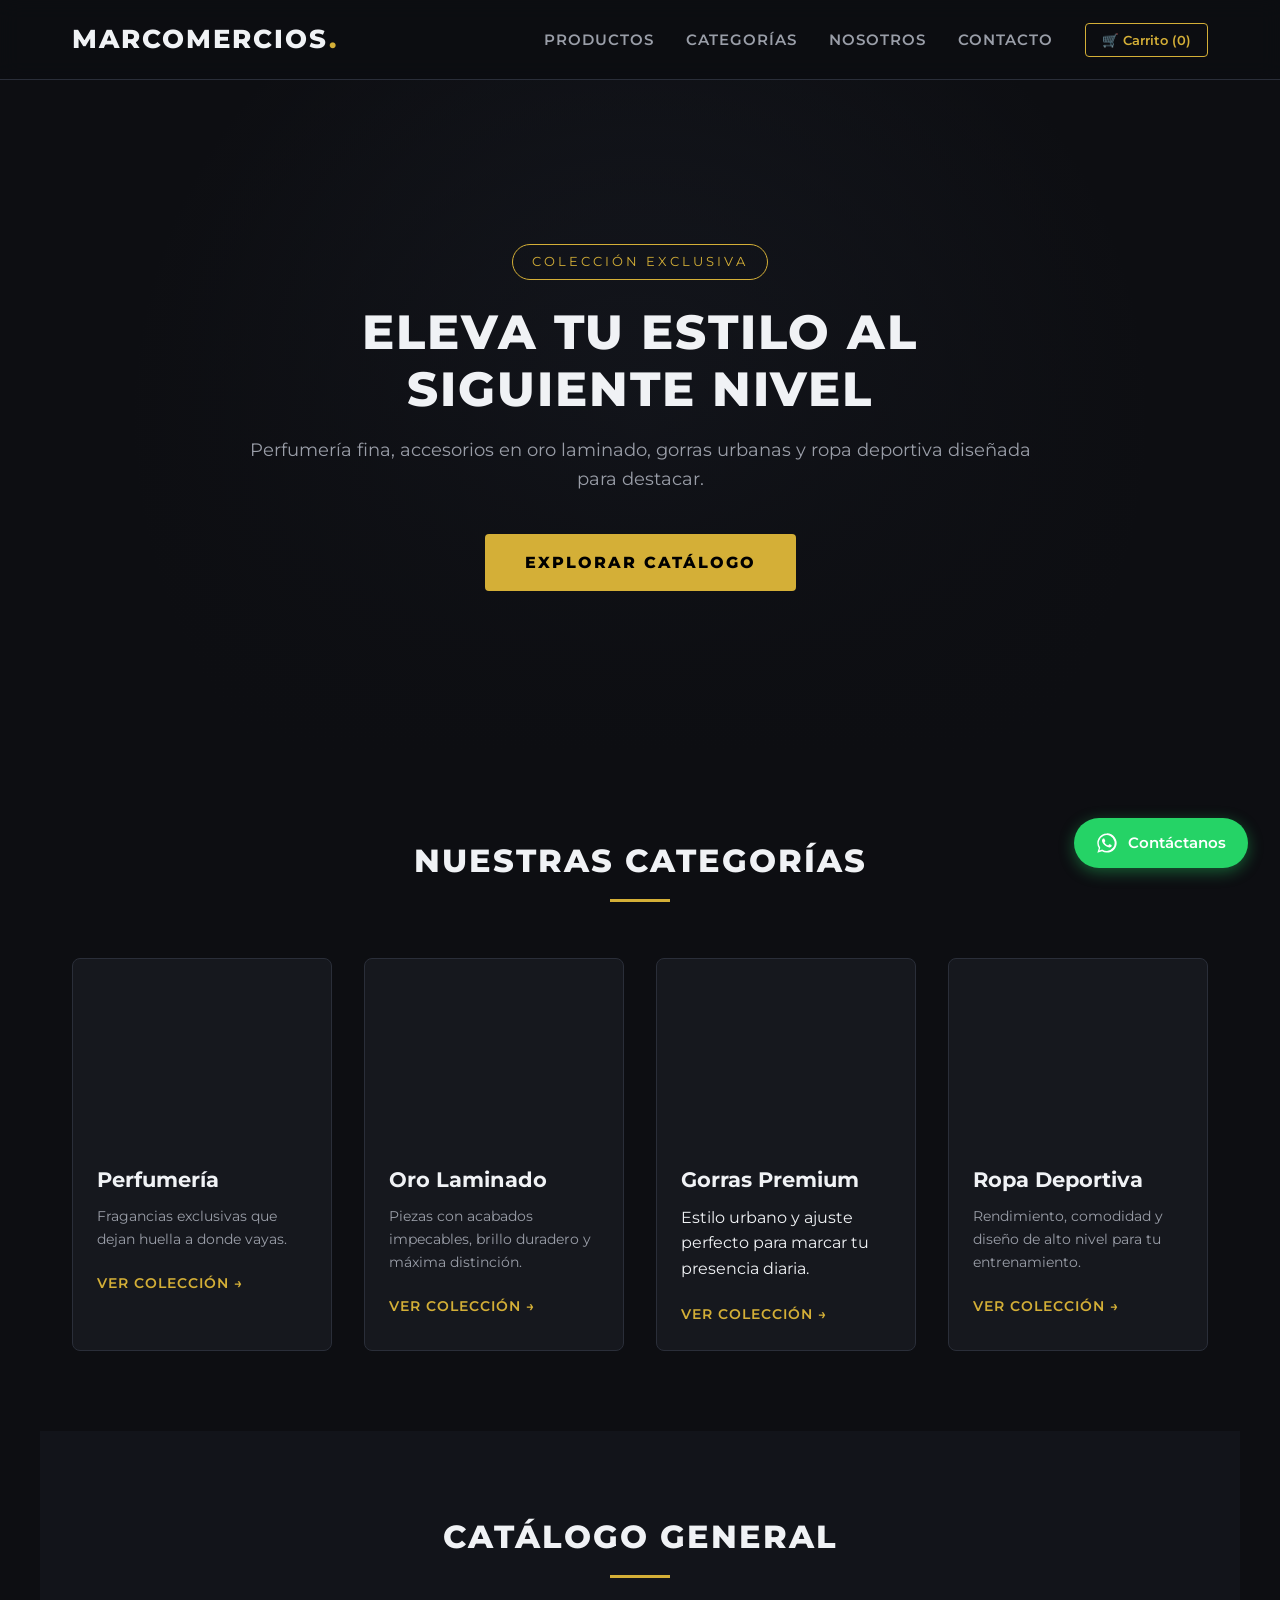
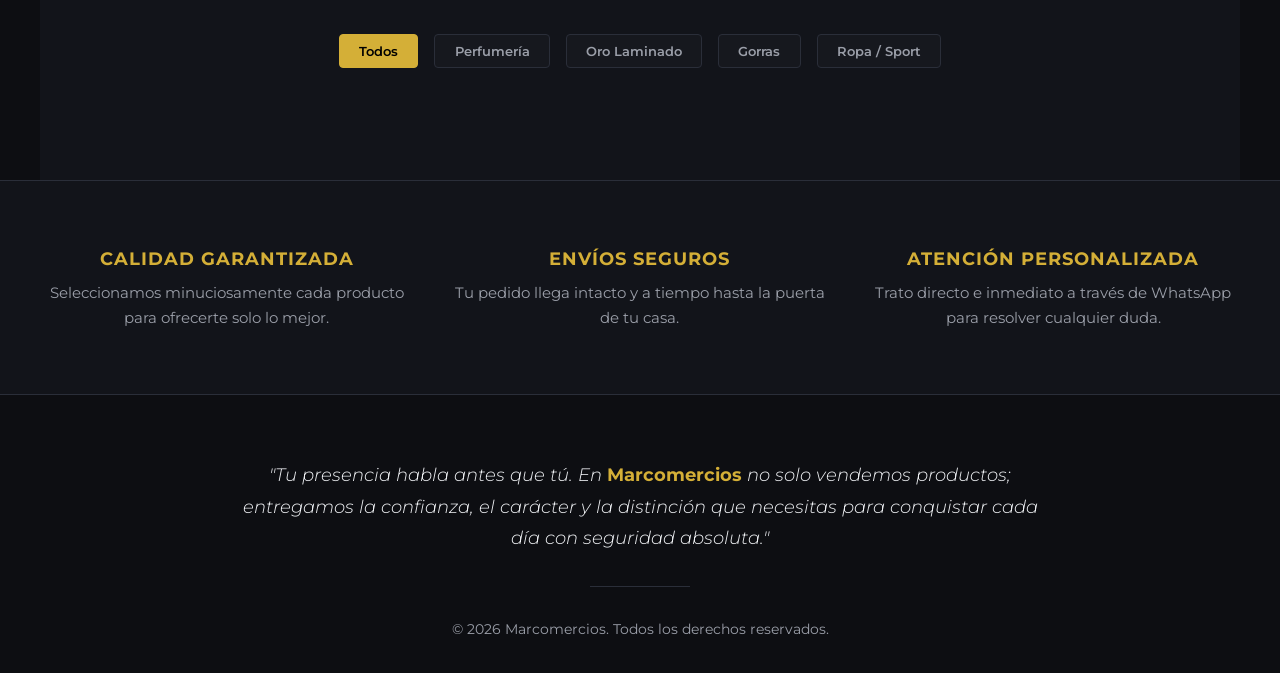
==== commit 0d274702: "gorras premium" ====
--- a/index.html
+++ b/index.html
@@ -71,7 +71,9 @@
         <div class="card-content">
           <h3>Gorras Premium</h3>
           <img src="1g.webp
-          " alt=">
+          "alt
+          "
+        
           <p>Estilo urbano y ajuste perfecto para marcar tu presencia diaria.</p>
           <span class="card-link">Ver colección &rarr;</span>
         </div>
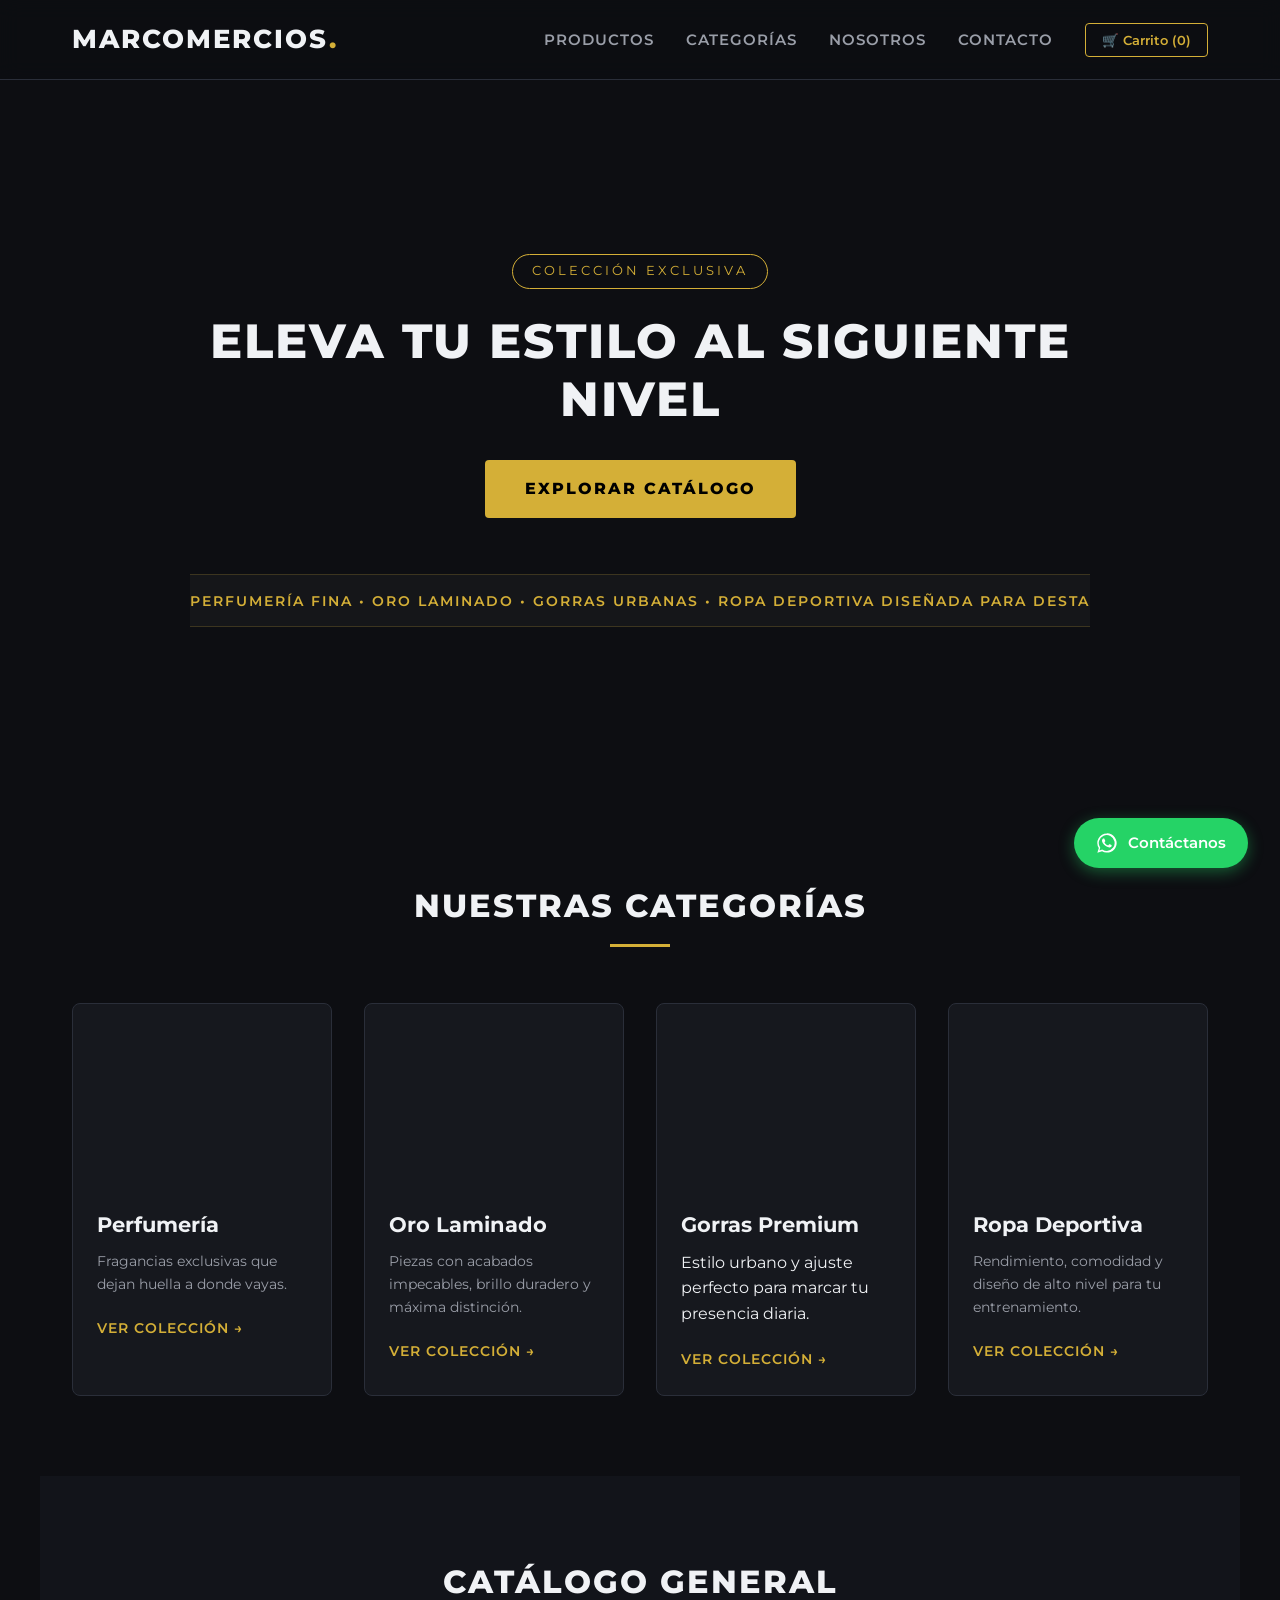
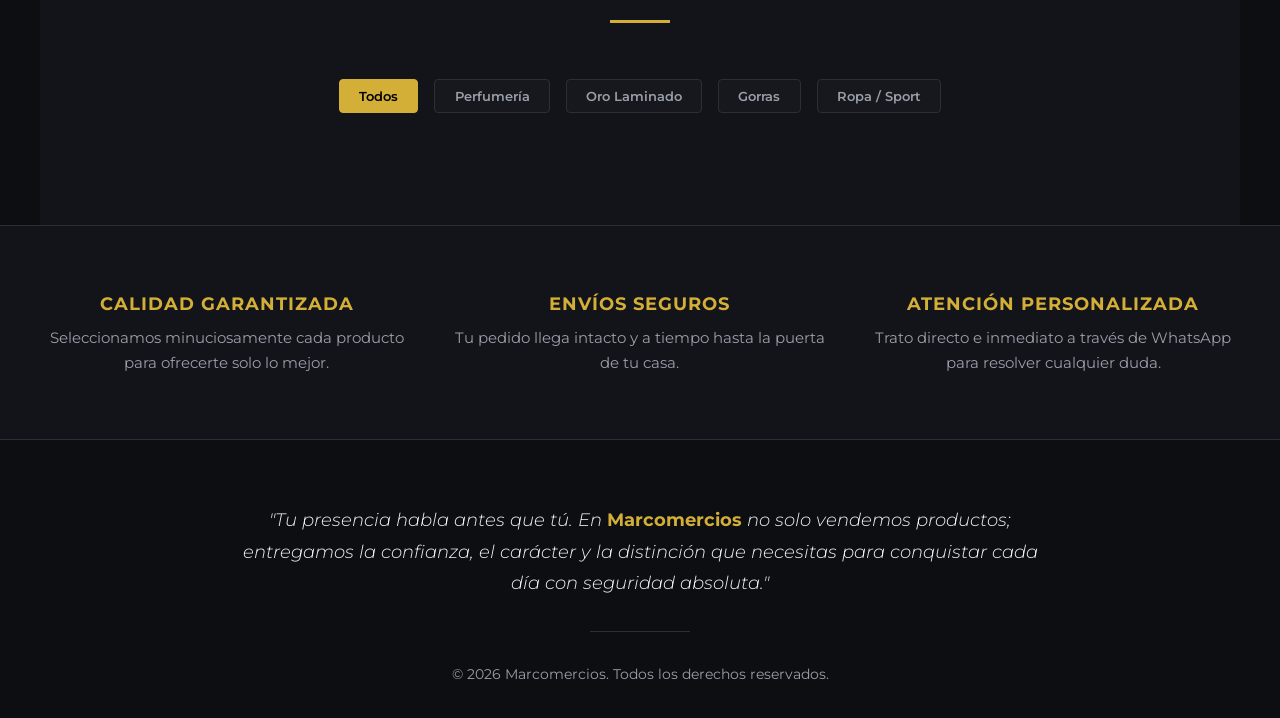
==== commit 818882f9: "fondo" ====
--- a/index.html
+++ b/index.html
@@ -30,14 +30,24 @@
   </header>
 
   <!-- Hero Section -->
-  <section class="hero">
-    <div class="hero-content">
-      <span class="badge">Colección Exclusiva</span>
-      <h1>ELEVA TU ESTILO AL SIGUIENTE NIVEL</h1>
-      <p>Perfumería fina, accesorios en oro laminado, gorras urbanas y ropa deportiva diseñada para destacar.</p>
-      <a href="#productos" class="btn-primary">Explorar Catálogo</a>
+<section class="hero">
+  <div class="hero-content">
+    <span class="badge">Colección Exclusiva</span>
+    <h1>ELEVA TU ESTILO AL SIGUIENTE NIVEL</h1>
+    <p></p>
+    <a href="#productos" class="btn-primary">Explorar Catálogo</a>
+
+    <!-- Barra deslizante en bucle (Marquee) -->
+    <div class="ticker-container">
+      <div class="ticker-track">
+        <span>Perfumería fina &bull; Oro laminado &bull; Gorras urbanas &bull; Ropa deportiva diseñada para destacar &bull;&nbsp;</span>
+        <span>Perfumería fina &bull; Oro laminado &bull; Gorras urbanas &bull; Ropa deportiva diseñada para destacar &bull;&nbsp;</span>
+      </div>
     </div>
-  </section>
+
+  </div>
+</section>
+
 
   <!-- Sección de Categorías Visuales (Interactivas) -->
   <section id="categorias" class="categories-section">
--- a/css/style.css
+++ b/css/style.css
@@ -88,18 +88,23 @@
    HERO SECTION
    ========================================== */
 .hero {
-  min-height: 75vh;
+  min-height: 80vh;
   display: flex;
   justify-content: center;
   align-items: center;
   text-align: center;
   padding: 4rem 2rem;
-  background: linear-gradient(180deg, rgba(13, 14, 18, 0.5) 0%, var(--bg-main) 100%),
-              radial-gradient(circle at center, #1f2430 0%, #0d0e12 70%);
+  position: relative;
+  overflow: hidden;
+  /* Imagen de fondo elegante con un filtro oscuro encima para que el texto resalte */
+  background: linear-gradient(rgba(13, 14, 18, 0.8), rgba(13, 14, 18, 0.85)), 
+              url('https://images.unsplash.com/photo-1441986300917-64674bd600d8?q=80&w=1600&auto=format&fit=crop') no-repeat center center/cover;
 }
 
 .hero-content {
-  max-width: 800px;
+  max-width: 900px;
+  width: 100%;
+  z-index: 2;
 }
 
 .badge {
@@ -125,7 +130,7 @@
 .hero p {
   font-size: 1.15rem;
   color: var(--text-muted);
-  margin-bottom: 2.5rem;
+  margin-bottom: 2rem;
 }
 
 .btn-primary {
@@ -141,6 +146,7 @@
   border: none;
   cursor: pointer;
   transition: all 0.3s ease;
+  margin-bottom: 2.5rem;
 }
 
 .btn-primary:hover {
@@ -149,6 +155,43 @@
   box-shadow: 0 10px 20px rgba(212, 175, 55, 0.2);
 }
 
+/* ==========================================
+   BARRA DESLIZANTE (TICKER / MARQUEE)
+   ========================================== */
+.ticker-container {
+  width: 100%;
+  overflow: hidden;
+  background: rgba(255, 255, 255, 0.03);
+  border-top: 1px solid rgba(212, 175, 55, 0.2);
+  border-bottom: 1px solid rgba(212, 175, 55, 0.2);
+  padding: 0.8rem 0;
+  white-space: nowrap;
+  margin-top: 1rem;
+}
+
+.ticker-track {
+  display: inline-block;
+  white-space: nowrap;
+  animation: scrollTicker 22s linear infinite;
+}
+
+.ticker-track span {
+  font-size: 0.9rem;
+  text-transform: uppercase;
+  letter-spacing: 2px;
+  color: var(--accent-gold);
+  font-weight: 600;
+}
+
+/* Animación de movimiento hacia la derecha */
+@keyframes scrollTicker {
+  0% {
+    transform: translateX(-50%);
+  }
+  100% {
+    transform: translateX(0%);
+  }
+}
 /* ==========================================
    CATEGORÍAS Y PRODUCTOS
    ========================================== */
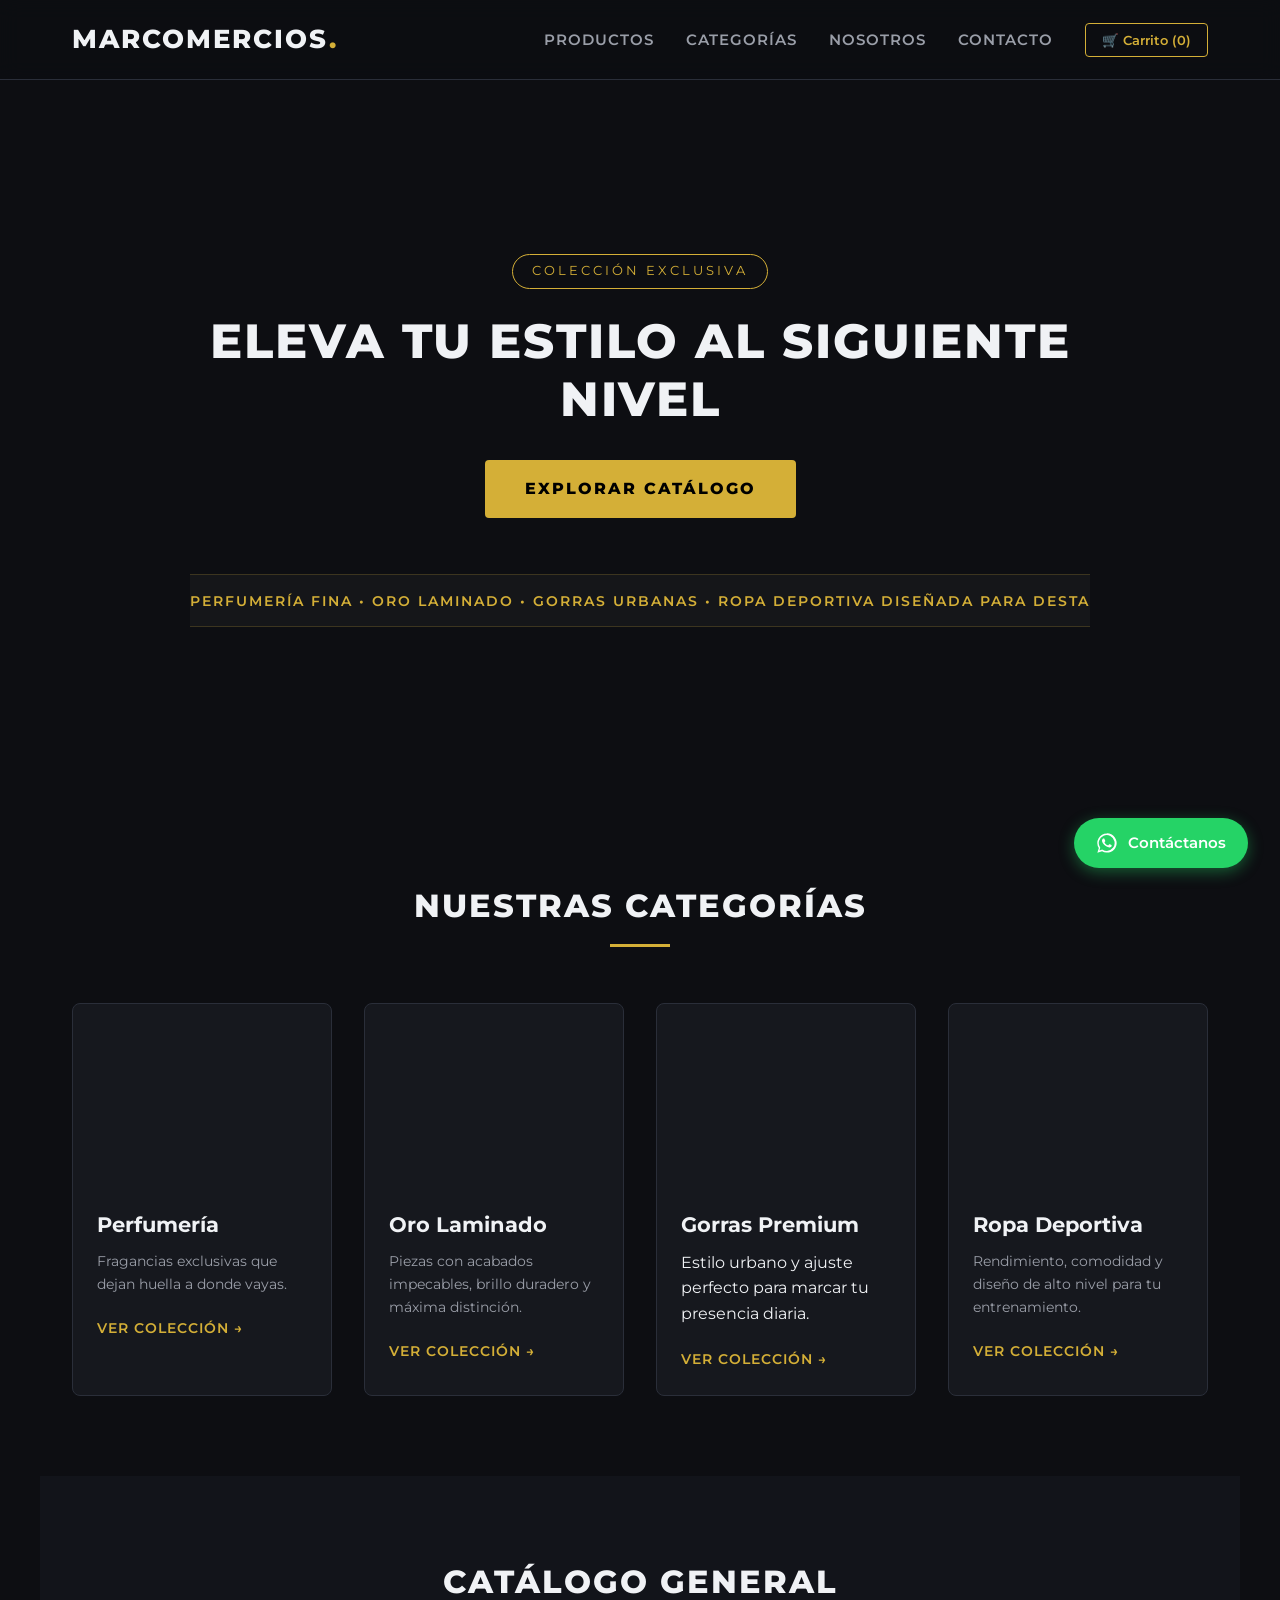
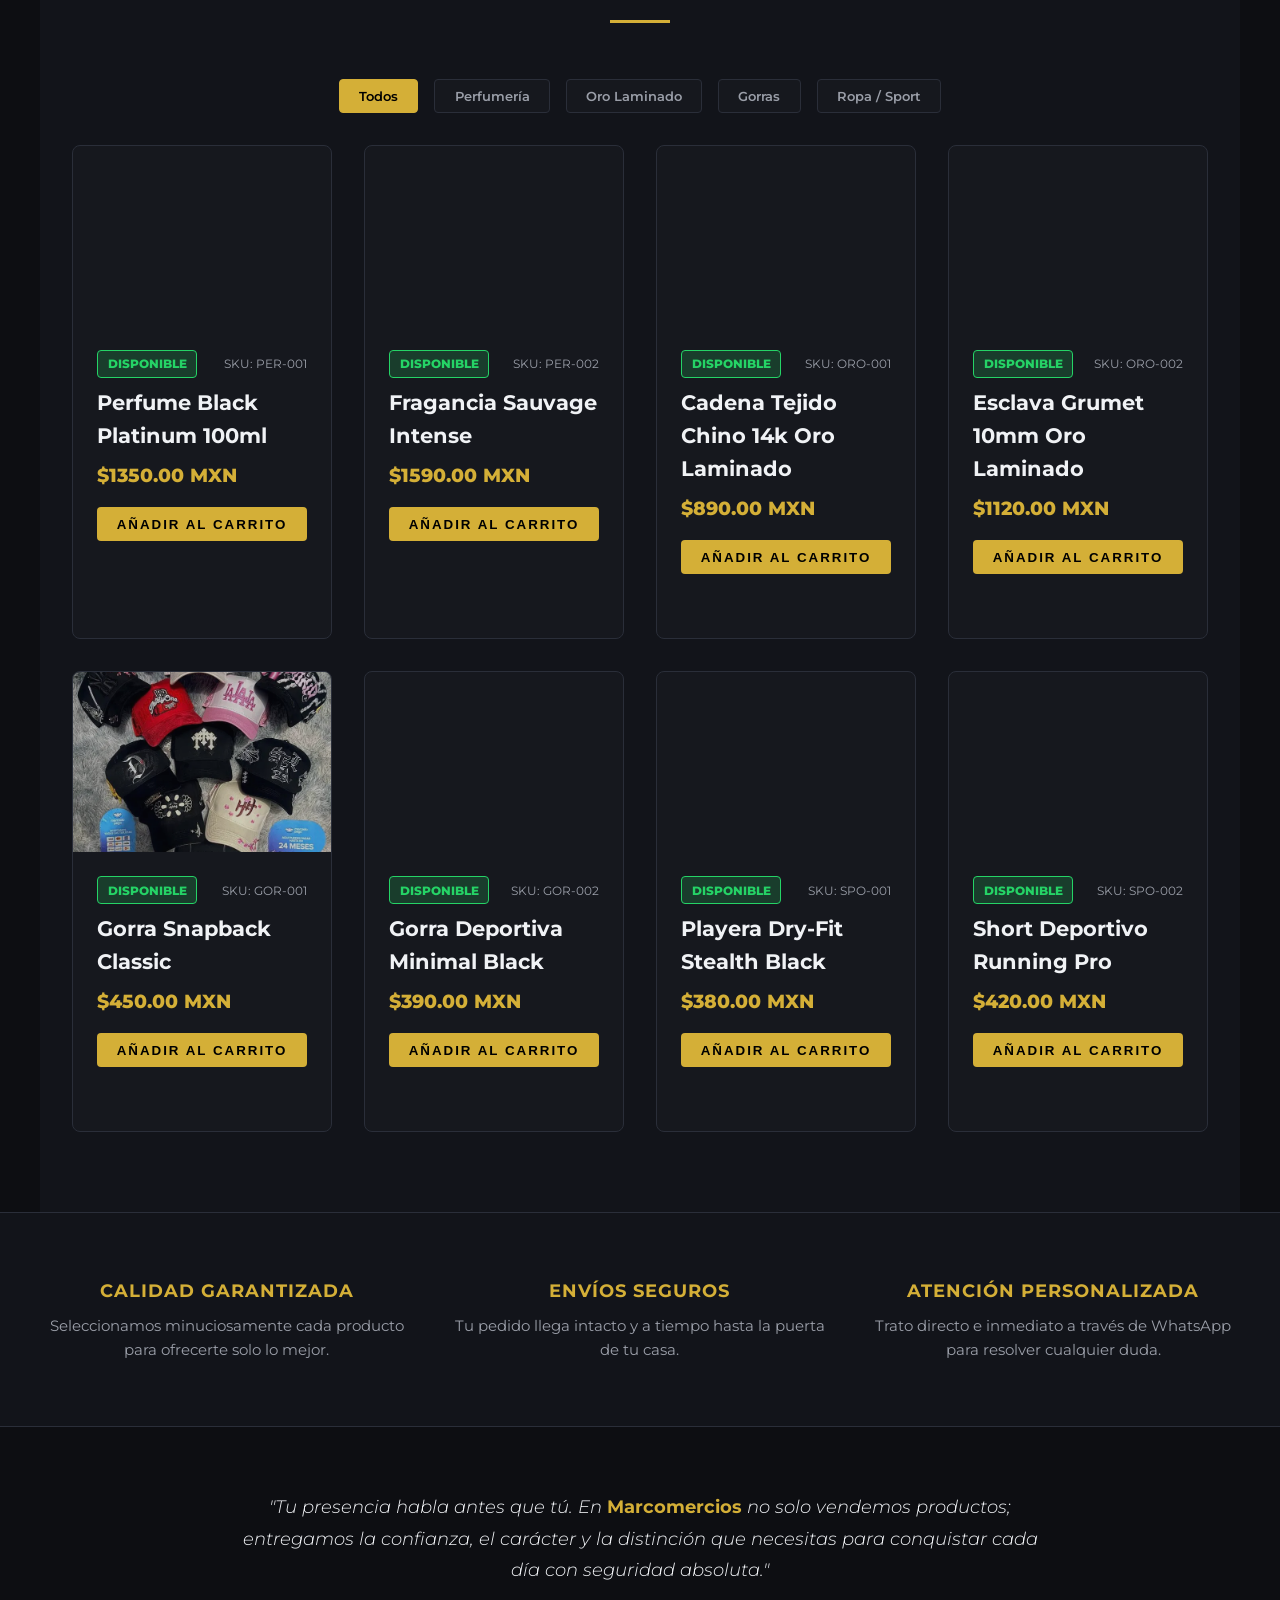
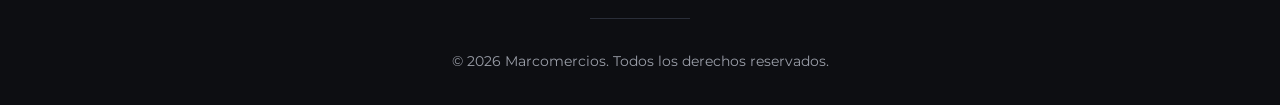
==== commit a97de9fa: "Fix admin panel loading and sync catalog Co-authored-by: Copilot <223556219+Copilot@users.noreply.gi" ====
--- a/index.html
+++ b/index.html
@@ -66,7 +66,7 @@
       </div>
 
       <!-- Categoría 2: Oro Laminado -->
-      <div class="card category-card" data-category="Oro">
+      <div class="card category-card" data-category="Oro Laminado">
         <div class="card-img-placeholder" style="background-image: url('https://images.unsplash.com/photo-1599643478518-a784e5dc4c8f?auto=format&fit=crop&w=600&q=80');"></div>
         <div class="card-content">
           <h3>Oro Laminado</h3>
@@ -110,7 +110,7 @@
     <div class="category-filters">
       <button class="filter-btn active" data-category="all">Todos</button>
       <button class="filter-btn" data-category="Perfumería">Perfumería</button>
-      <button class="filter-btn" data-category="Oro">Oro Laminado</button>
+      <button class="filter-btn" data-category="Oro Laminado">Oro Laminado</button>
       <button class="filter-btn" data-category="Gorras">Gorras</button>
       <button class="filter-btn" data-category="Ropa/Sport">Ropa / Sport</button>
     </div>
@@ -179,4 +179,3 @@
   <script src="js/cart.js"></script>
 </body>
 </html>
-
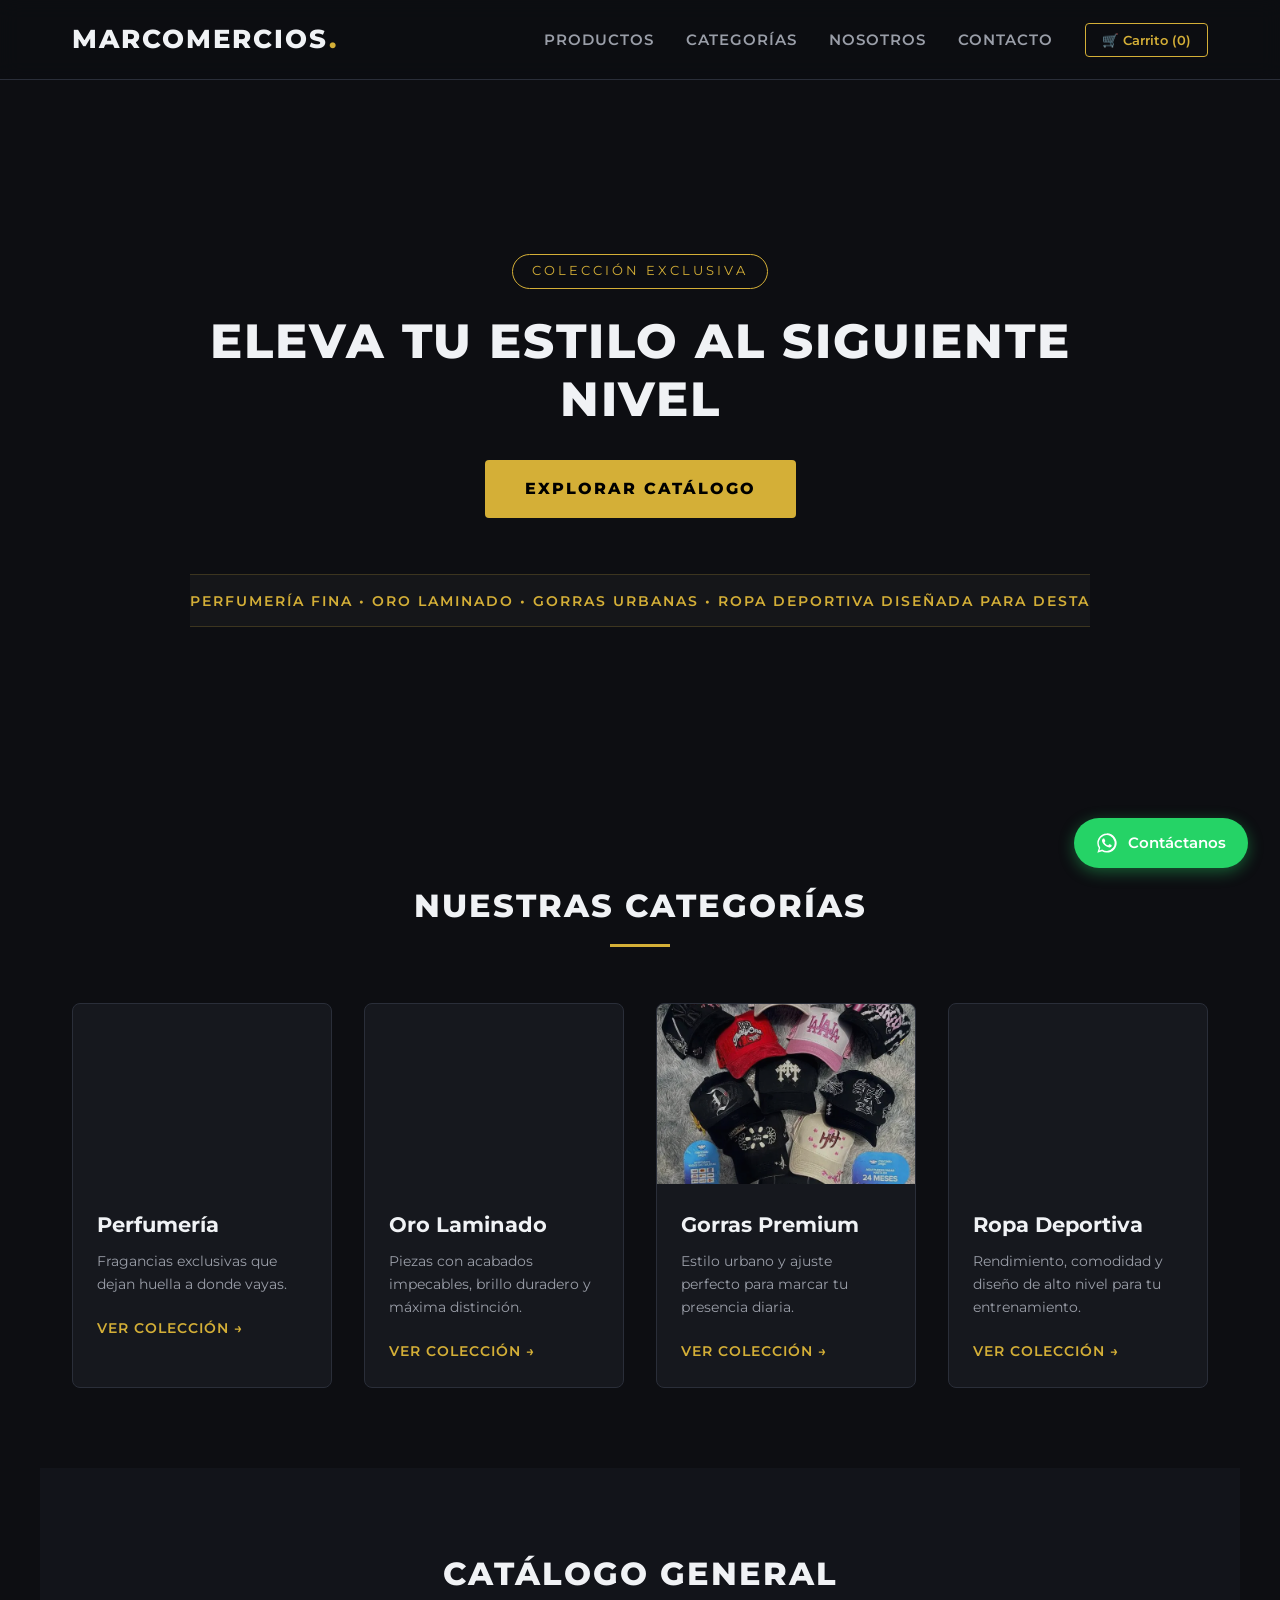
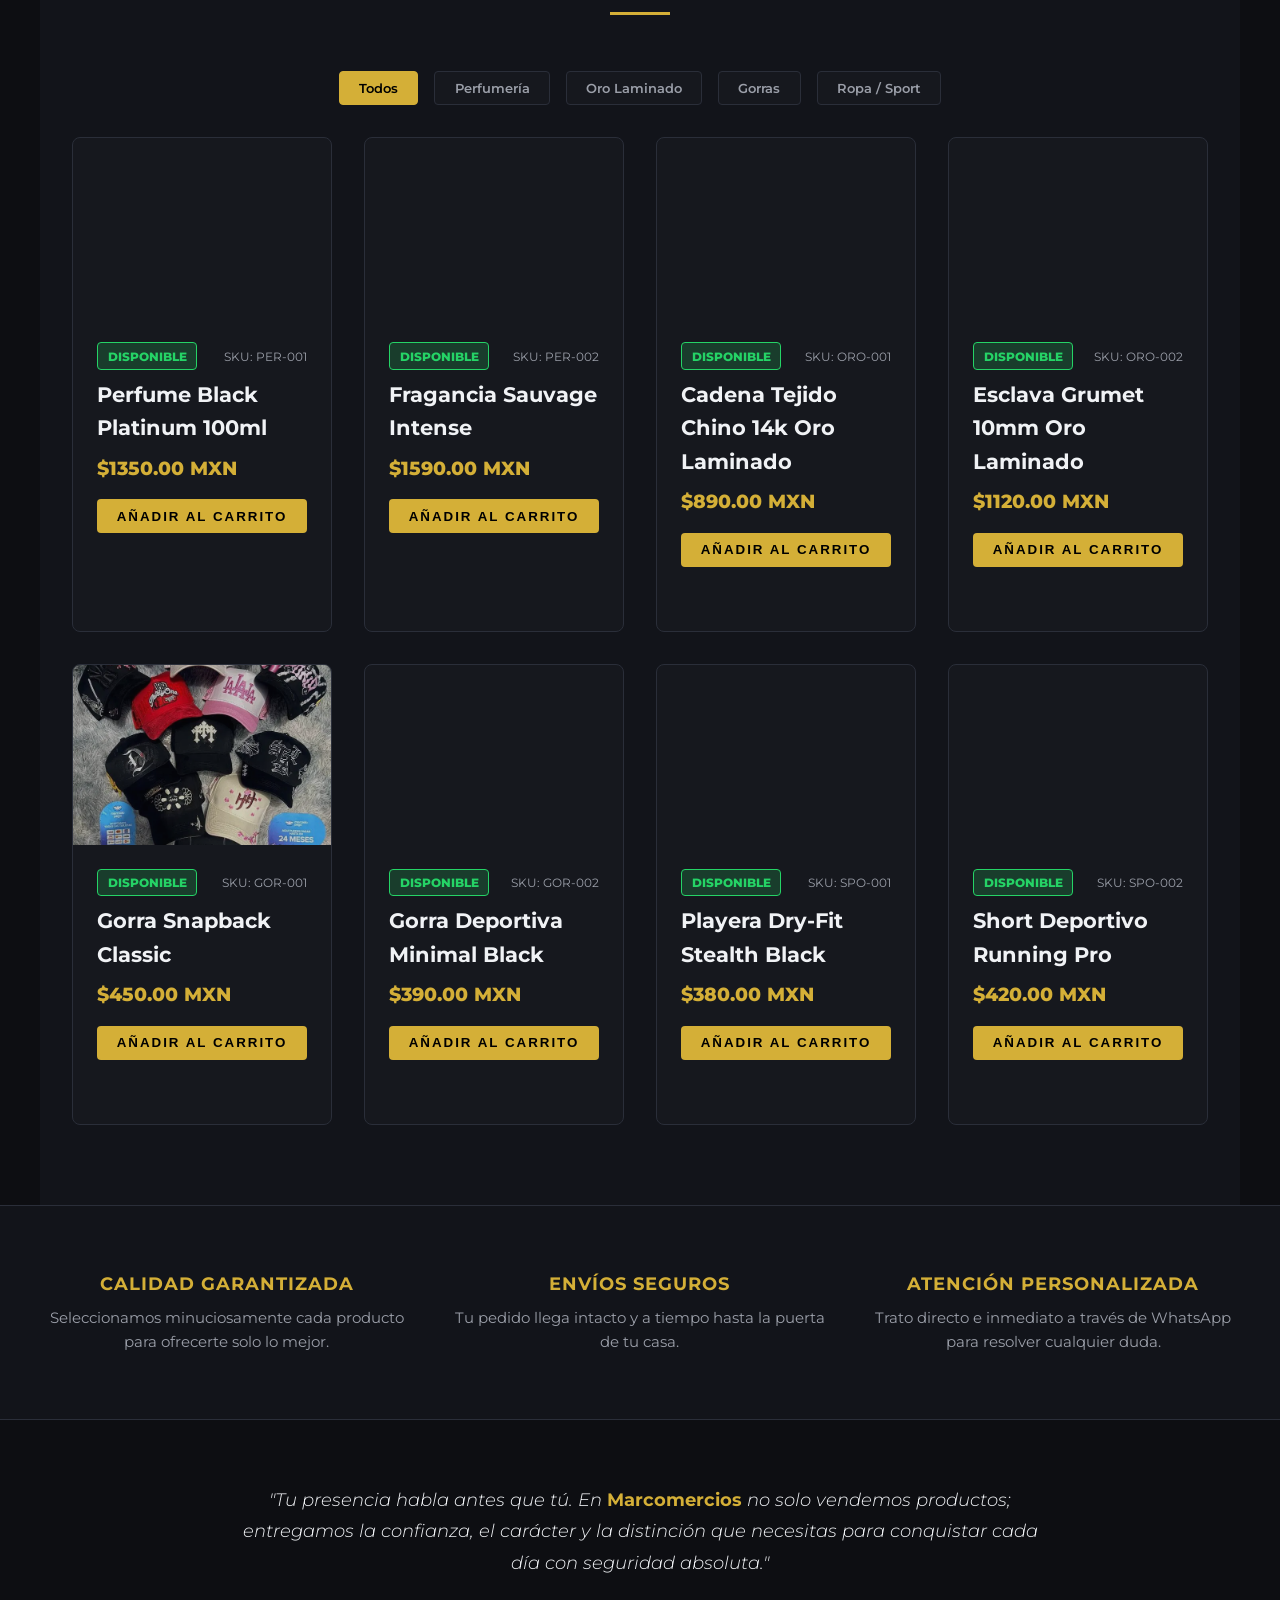
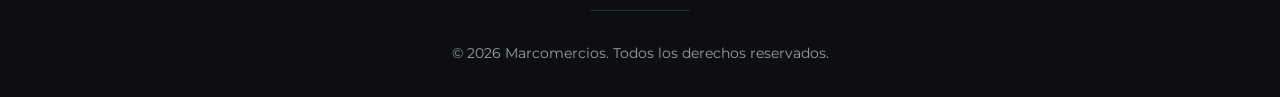
==== commit 7ba17da3: "Agregar funcionalidad de administración CRUD y autenticación en el panel de administración" ====
--- a/index.html
+++ b/index.html
@@ -77,13 +77,9 @@
 
       <!-- Categoría 3: Gorras -->
       <div class="card category-card" data-category="Gorras">
-        <div class="card-img-placeholder" style="background-image: url('https://images.unsplash.com/photo-1588850561407-ed78c282e89b?auto=format&fit=crop&w=600&q=80');"></div>
+        <div class="card-img-placeholder" style="background-image: url('img/1g.webp');"></div>
         <div class="card-content">
           <h3>Gorras Premium</h3>
-          <img src="1g.webp
-          "alt
-          "
-        
           <p>Estilo urbano y ajuste perfecto para marcar tu presencia diaria.</p>
           <span class="card-link">Ver colección &rarr;</span>
         </div>
@@ -178,4 +174,4 @@
 
   <script src="js/cart.js"></script>
 </body>
-</html>
+</html>
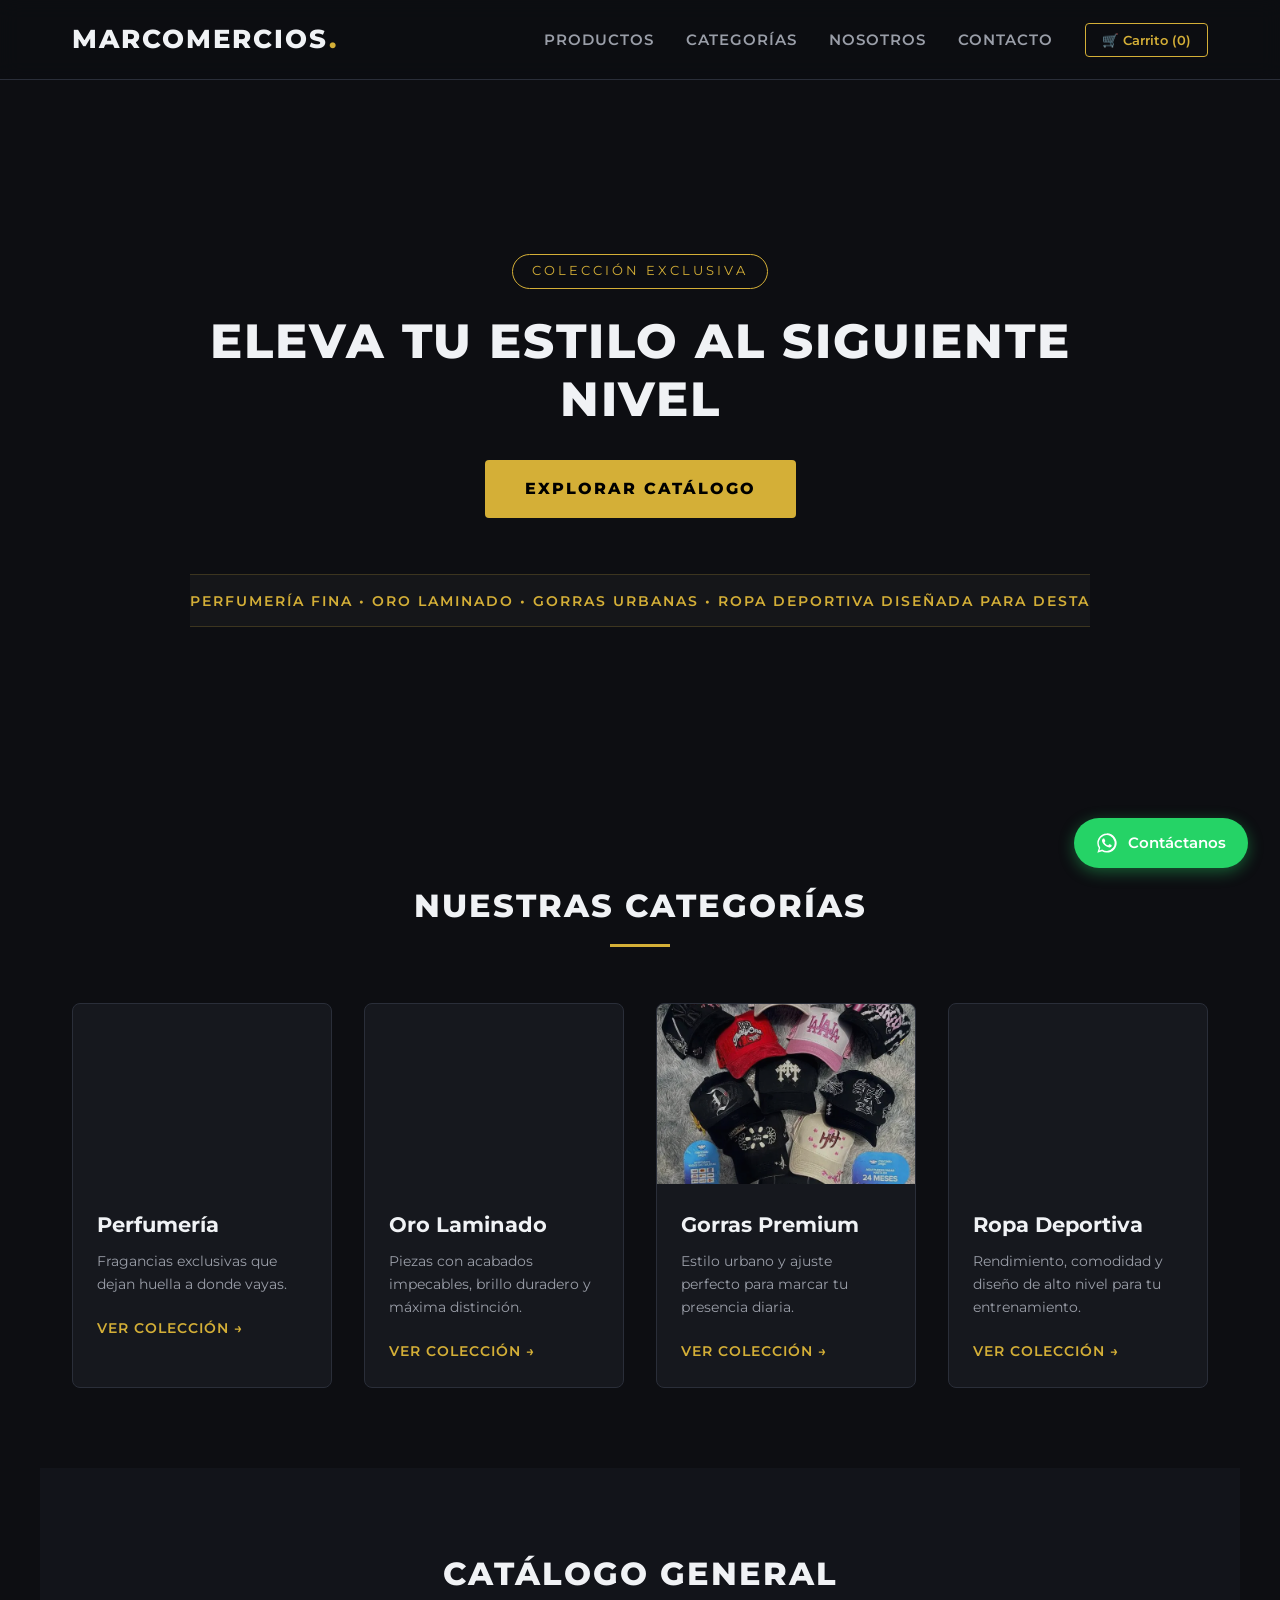
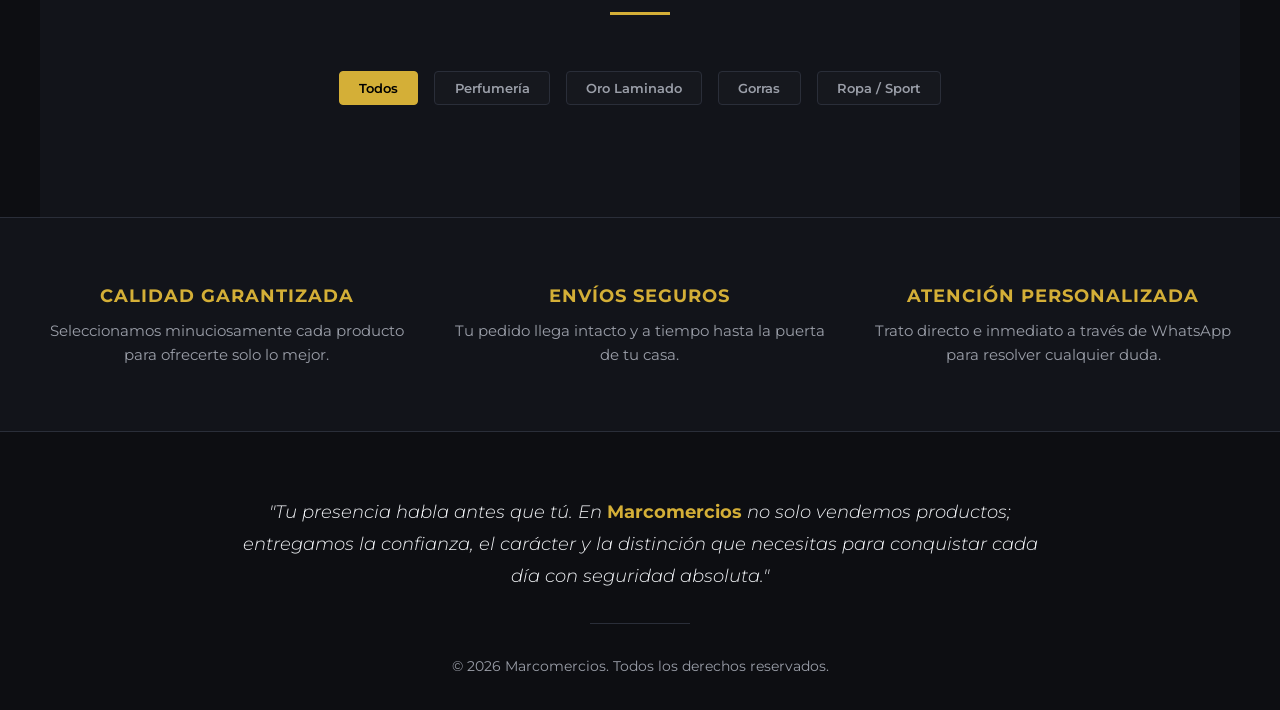
==== commit 04d51572: "Implementar autenticación con Supabase y mejorar la gestión de productos en el panel de administraci" ====
--- a/index.html
+++ b/index.html
@@ -172,6 +172,6 @@
     <span>Contáctanos</span>
   </a>
 
-  <script src="js/cart.js"></script>
+  <script type="module" src="js/cart.js"></script>
 </body>
 </html>
